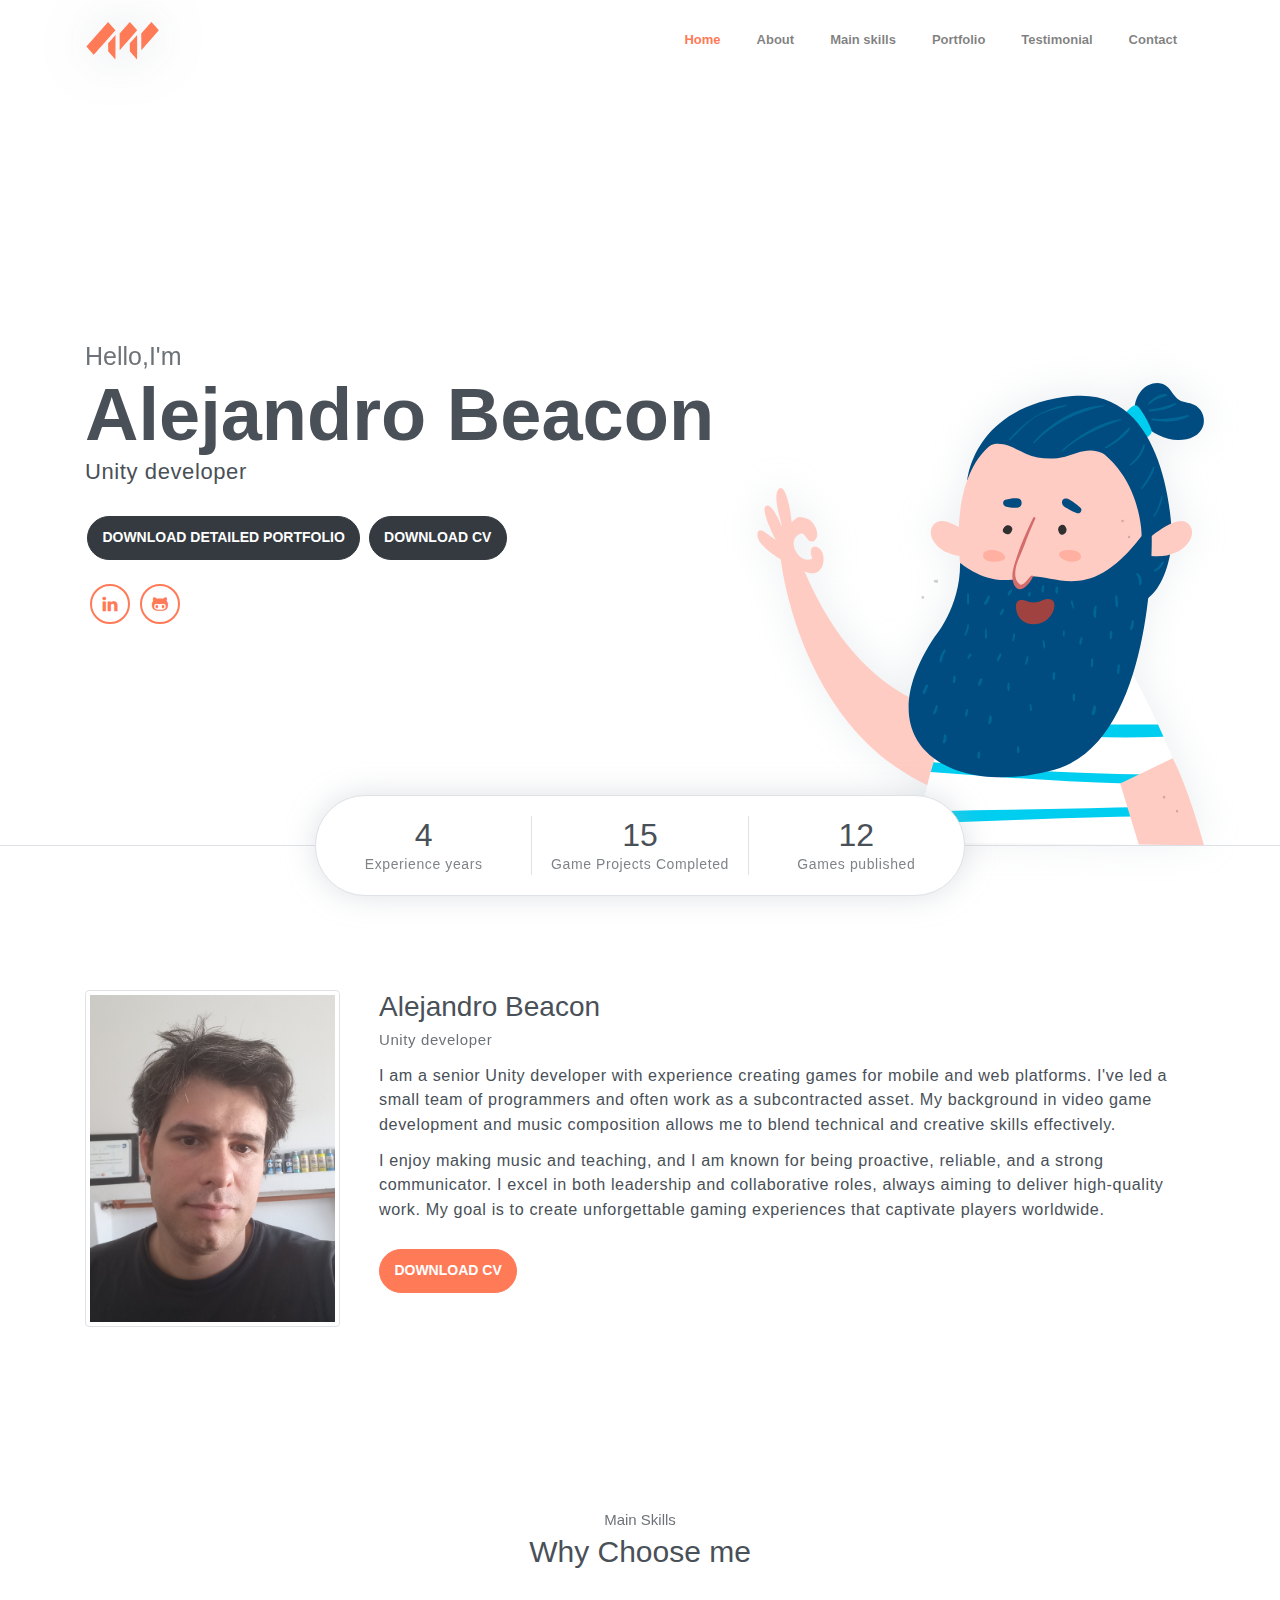
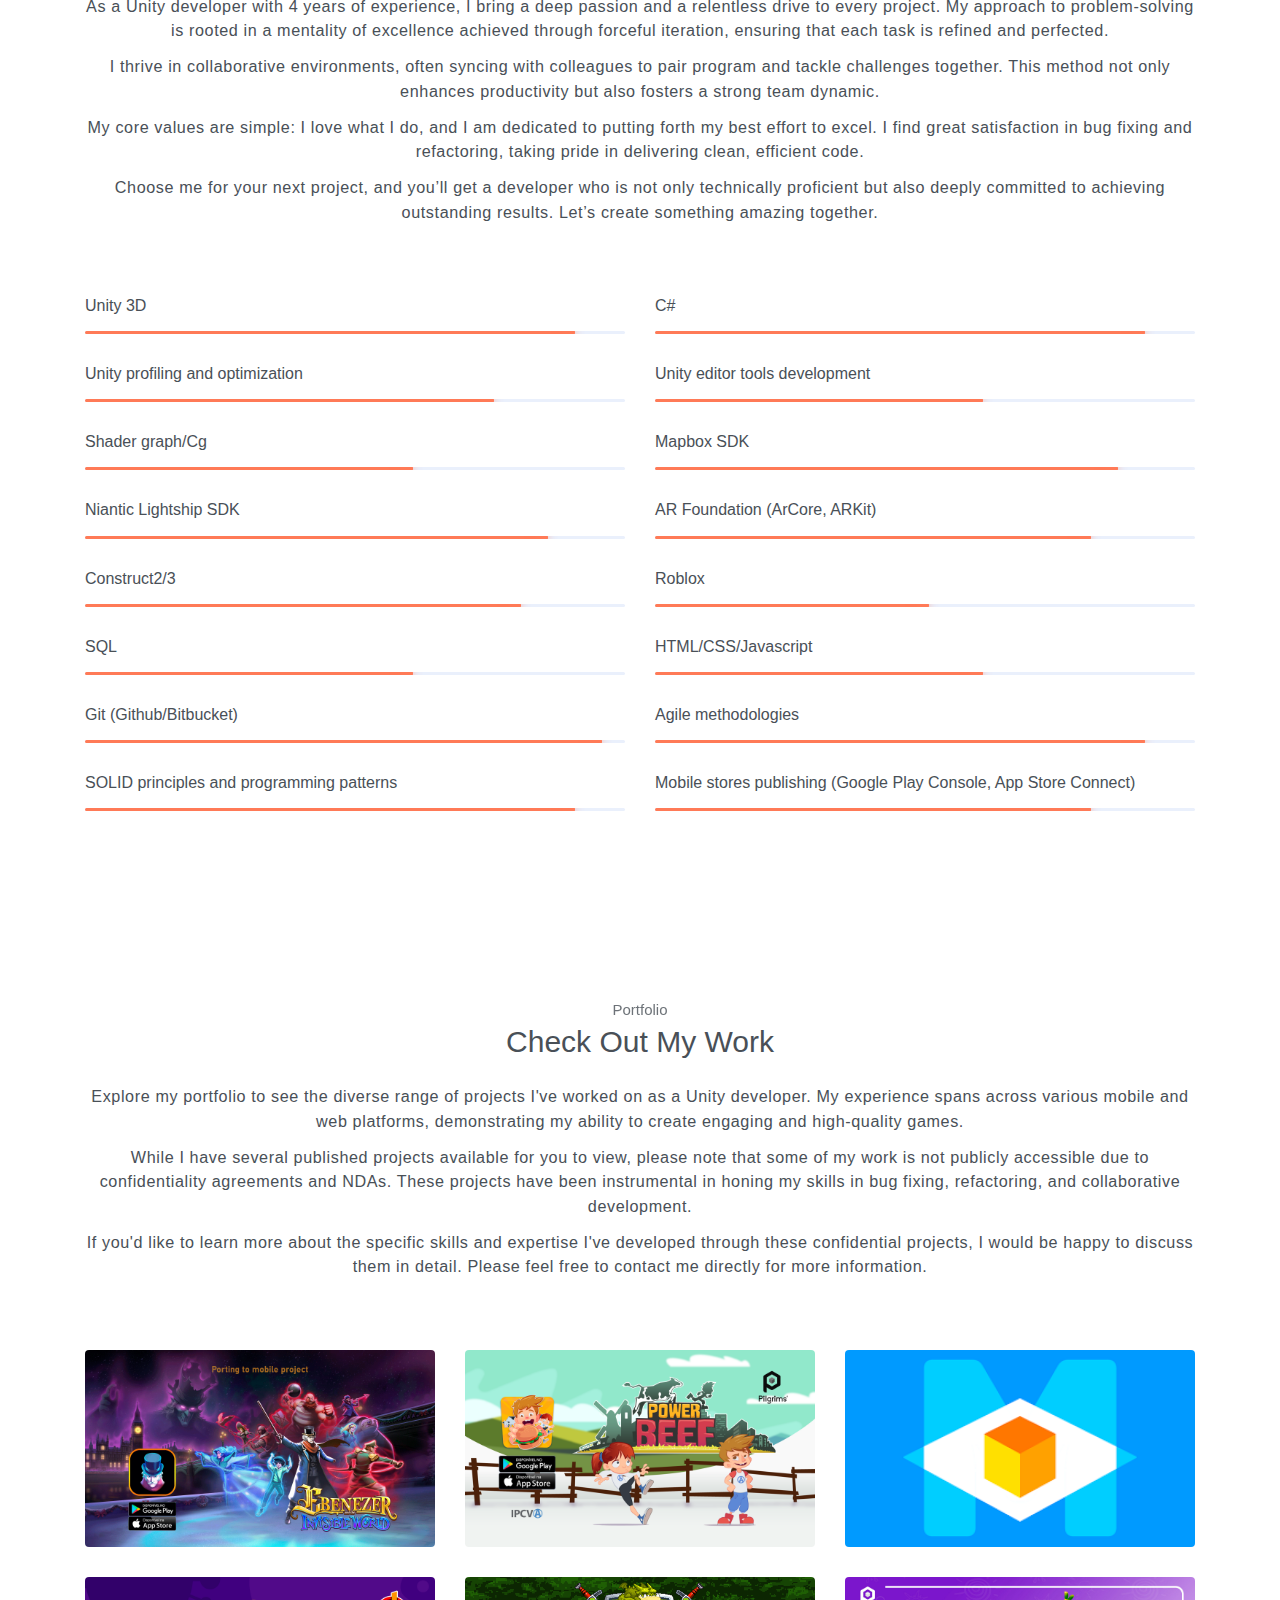
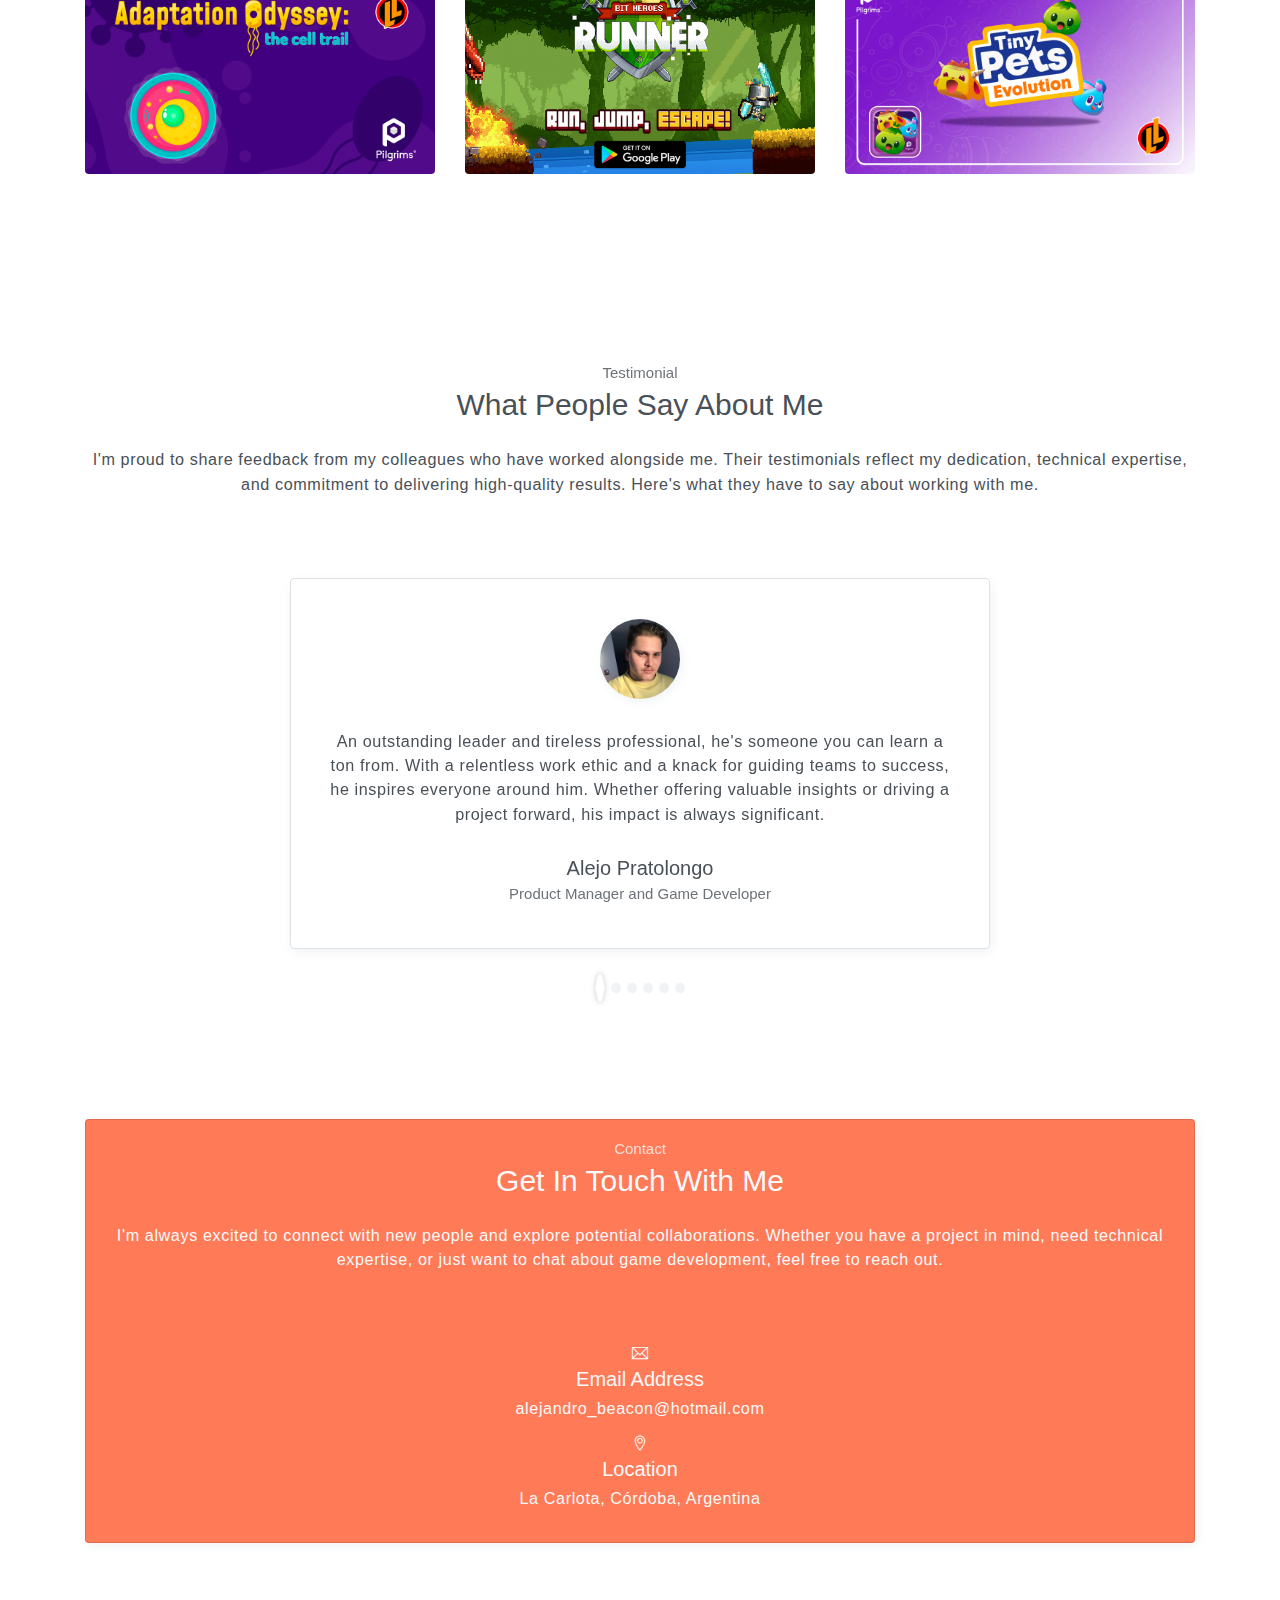
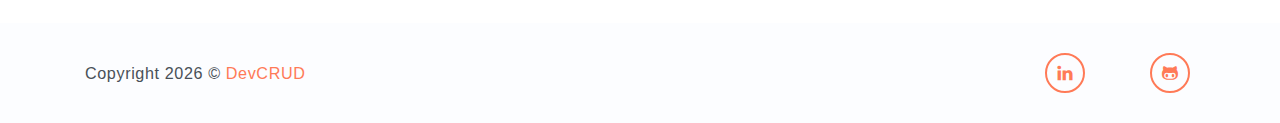
==== index.html @ d8e45b74 "Fix deleted files" ====
<!DOCTYPE html>
<html lang="en">

<head>
    <meta charset="utf-8">
    <meta name="viewport" content="width=device-width, initial-scale=1, shrink-to-fit=no">
    <meta name="description" content="Alejandro Beacon Unity developer portfolio.">
    <meta name="author" content="Alejandro Beacon">
    <title>Beacon Alejandro | Portfolio</title>
    <!-- font icons -->
    <link rel="stylesheet" href="assets/vendors/themify-icons/css/themify-icons.css">
    <!-- Bootstrap + Steller main styles -->
    <link rel="stylesheet" href="assets/css/steller.css">
</head>

<body data-spy="scroll" data-target=".navbar" data-offset="40" id="home">

    <!-- Page navigation -->
    <nav class="navbar navbar-expand-lg navbar-light fixed-top" data-spy="affix" data-offset-top="0">
        <div class="container">
            <a class="navbar-brand" href="#"><img src="assets/imgs/logo.svg" alt=""></a>
            <button class="navbar-toggler" type="button" data-toggle="collapse" data-target="#navbarSupportedContent" aria-controls="navbarSupportedContent" aria-expanded="false" aria-label="Toggle navigation">
                <span class="navbar-toggler-icon"></span>
            </button>

            <div class="collapse navbar-collapse" id="navbarSupportedContent">
                <ul class="navbar-nav ml-auto align-items-center">
                    <li class="nav-item">
                        <a class="nav-link" href="#home">Home</a>
                    </li>
                    <li class="nav-item">
                        <a class="nav-link" href="#about">About</a>
                    </li>
                    <li class="nav-item">
                        <a class="nav-link" href="#skills">Main skills</a>
                    </li>
                    <li class="nav-item">
                        <a class="nav-link" href="#portfolio">Portfolio</a>
                    </li>
                    <li class="nav-item">
                        <a class="nav-link" href="#testmonial">Testimonial</a>
                    </li>
                    <li class="nav-item">
                        <a class="nav-link" href="#contact">Contact</a>
                    </li>
                    <!--
                    <li class="nav-item">
                        <a class="- btn btn-primary rounded ml-4" href="components.html">Copmonents</a>
                    </li>
                    -->
                </ul>
            </div>
        </div>
    </nav>
    <!-- End of page navibation -->

    <!-- Page Header -->
    <header class="header" id="home">
        <div class="container">
            <div class="infos">
                <h6 class="subtitle">Hello,I'm</h6>
                <h6 class="title">Alejandro Beacon</h6>
                <p>Unity developer</p>

                <div class="buttons pt-3">
                    <!--<button class="btn btn-primary rounded">HIRE ME</button>-->
                    <a href="assets/cv/AlejandroBeaconCV2024.pdf" download="AlejandroBeaconPortfolio2024.pdf" class="btn btn-dark rounded" target="_blank">
                        DOWNLOAD DETAILED PORTFOLIO
                    </a>
                    <a href="assets/cv/AlejandroBeaconCV2024.pdf" download="AlejandroBeaconCV2024.pdf" class="btn btn-dark rounded" target="_blank">
                        DOWNLOAD CV
                    </a>
                </div>

                <div class="socials mt-4">
                    <!--<a class="social-item" href="javascript:void(0)"><i class="ti-facebook"></i></a>-->
                    <!--<a class="social-item" href="javascript:void(0)"><i class="ti-google"></i></a>-->
                    <a class="social-item" href="https://www.linkedin.com/in/alejandro-beacon/" target="_blank"><i class="ti-linkedin"></i></a>
                    <a class="social-item" href="https://github.com/Ducinaltum" target="_blank"><i class="ti-github"></i></a>
                </div>
            </div>
            <div class="img-holder">
                <img src="assets/imgs/man.svg" alt="">
            </div>
        </div>

        <!-- Header-widget -->
        <div class="widget">
            <div class="widget-item">
                <h2>4</h2>
                <p>Experience years</p>
            </div>
            <div class="widget-item">
                <h2>15</h2>
                <p>Game Projects Completed</p>
            </div>
            <div class="widget-item">
                <h2>12</h2>
                <p>Games published</p>
            </div>
        </div>
    </header>
    <!-- End of Page Header -->

    <!-- About section -->
    <section id="about" class="section mt-3">
        <div class="container mt-5">
            <div class="row text-center text-md-left">
                <div class="col-md-3">
                    <img src="assets/imgs/avatar.jpg" alt="" class="img-thumbnail mb-4">
                </div>
                <div class="pl-md-4 col-md-9">
                    <h6 class="title">Alejandro Beacon</h6>
                    <p class="subtitle">Unity developer</p>
                    <p>I am a senior Unity developer with experience creating games for mobile and web platforms. I've led
                        a small team of programmers and often work as a subcontracted asset. My background in video game
                        development and music composition allows me to blend technical and creative skills effectively.</p>
                    <p>I enjoy making music and teaching, and I am known for being proactive, reliable, and a strong
                        communicator. I excel in both leadership and collaborative roles, always aiming to deliver high-quality
                        work. My goal is to create unforgettable gaming experiences that captivate players worldwide.</p>
                    <a href="assets/cv/AlejandroBeaconCV2024.pdf" download="AlejandroBeaconCV2024.pdf" class="btn btn-primary rounded mt-3" target="_blank">
                        DOWNLOAD CV
                    </a>
                </div>
            </div>
        </div>
    </section>

    <!-- Service section -->
    <!--
    <section id="service" class="section">
        <div class="container text-center">
            <h6 class="subtitle">Service</h6>
            <h6 class="section-title mb-4">What I Do</h6>
            <p class="mb-5 pb-4">Lorem ipsum dolor sit amet, consectetur adipisicing elit. In alias dignissimos. <br> rerum commodi corrupti, temporibus non quam.</p>

            <div class="row">
                <div class="col-sm-6 col-md-3 mb-4">
                    <div class="custom-card card border">
                        <div class="card-body">
                            <i class="icon ti-crown"></i>
                            <h5>UI/UX Design</h5>
                        </div>
                    </div>
                </div>
                <div class="col-sm-6 col-md-3 mb-4">
                    <div class="custom-card card border">
                        <div class="card-body">
                            <i class="icon ti-desktop"></i>
                            <h5>Web Design</h5>
                        </div>
                    </div>
                </div>
                <div class="col-sm-6 col-md-3 mb-4">
                    <div class="custom-card card border">
                        <div class="card-body">
                            <i class="icon ti-mobile"></i>
                            <h5>App Design</h5>
                        </div>
                    </div>
                </div>
                <div class="col-sm-6 col-md-3 mb-4">
                    <div class="custom-card card border">
                        <div class="card-body">
                            <i class="icon ti-bar-chart"></i>
                            <h5>SEO</h5>
                        </div>
                    </div>
                </div>
            </div>
        </div>
    </section>
    -->
    <!-- End of Sectoin -->

    <!-- Skills section -->
    <section id="skills" class="section">
        <div class="container text-center">
            <h6 class="subtitle">Main Skills</h6>
            <h6 class="section-title mb-4">Why Choose me</h6>
            <p>As a Unity developer with 4 years of experience, I bring a deep passion and a relentless drive to every project. My approach to problem-solving is rooted in a mentality of excellence achieved through forceful iteration, ensuring that each task is refined and perfected.</p>
            <p>I thrive in collaborative environments, often syncing with colleagues to pair program and tackle challenges together. This method not only enhances productivity but also fosters a strong team dynamic.</p>
            <p>My core values are simple: I love what I do, and I am dedicated to putting forth my best effort to excel. I find great satisfaction in bug fixing and refactoring, taking pride in delivering clean, efficient code.</p>
            <p class="mb-5 pb-4">Choose me for your next project, and you’ll get a developer who is not only technically proficient but also deeply committed to achieving outstanding results. Let’s create something amazing together.</p>

            <div class="row text-left">
                <div class="col-sm-6">
                    <h6 class="mb-3">Unity 3D</h6>
                    <div class="progress">
                        <div class="progress-bar bg-primary" role="progressbar" style="width: 90%;" aria-valuenow="25" aria-valuemin="0" aria-valuemax="100"><span>89%</span></div>
                    </div>
                </div>
                <div class="col-sm-6">
                    <h6 class="mb-3">C#</h6>
                    <div class="progress">
                        <div class="progress-bar bg-primary" role="progressbar" style="width: 90%;" aria-valuenow="25" aria-valuemin="0" aria-valuemax="100"><span>83%</span></div>
                    </div>
                </div>
                <div class="col-sm-6">
                    <h6 class="mb-3">Unity profiling and optimization</h6>
                    <div class="progress">
                        <div class="progress-bar bg-primary" role="progressbar" style="width: 75%;" aria-valuenow="25" aria-valuemin="0" aria-valuemax="100"><span>83%</span></div>
                    </div>
                </div>
                <div class="col-sm-6">
                    <h6 class="mb-3">Unity editor tools development</h6>
                    <div class="progress">
                        <div class="progress-bar bg-primary" role="progressbar" style="width: 60%;" aria-valuenow="25" aria-valuemin="0" aria-valuemax="100"><span>83%</span></div>
                    </div>
                </div>
                <div class="col-sm-6">
                    <h6 class="mb-3">Shader graph/Cg</h6>
                    <div class="progress">
                        <div class="progress-bar bg-primary" role="progressbar" style="width: 60%;" aria-valuenow="25" aria-valuemin="0" aria-valuemax="100"><span>83%</span></div>
                    </div>
                </div>
                <div class="col-sm-6">
                    <h6 class="mb-3">Mapbox SDK</h6>
                    <div class="progress">
                        <div class="progress-bar bg-primary" role="progressbar" style="width: 85%;" aria-valuenow="25" aria-valuemin="0" aria-valuemax="100"><span>83%</span></div>
                    </div>
                </div>
                <div class="col-sm-6">
                    <h6 class="mb-3">Niantic Lightship SDK</h6>
                    <div class="progress">
                        <div class="progress-bar bg-primary" role="progressbar" style="width: 85%;" aria-valuenow="25" aria-valuemin="0" aria-valuemax="100"><span>83%</span></div>
                    </div>
                </div>
                <div class="col-sm-6">
                    <h6 class="mb-3">AR Foundation (ArCore, ARKit)</h6>
                    <div class="progress">
                        <div class="progress-bar bg-primary" role="progressbar" style="width: 80%;" aria-valuenow="25" aria-valuemin="0" aria-valuemax="100"><span>83%</span></div>
                    </div>
                </div>

                <div class="col-sm-6">
                    <h6 class="mb-3">Construct2/3</h6>
                    <div class="progress">
                        <div class="progress-bar bg-primary" role="progressbar" style="width: 80%;" aria-valuenow="25" aria-valuemin="0" aria-valuemax="100"><span>83%</span></div>
                    </div>
                </div>
                <div class="col-sm-6">
                    <h6 class="mb-3">Roblox</h6>
                    <div class="progress">
                        <div class="progress-bar bg-primary" role="progressbar" style="width: 50%;" aria-valuenow="25" aria-valuemin="0" aria-valuemax="100"><span>83%</span></div>
                    </div>
                </div>
                <div class="col-sm-6">
                    <h6 class="mb-3">SQL</h6>
                    <div class="progress">
                        <div class="progress-bar bg-primary" role="progressbar" style="width: 60%;" aria-valuenow="25" aria-valuemin="0" aria-valuemax="100"><span>83%</span></div>
                    </div>
                </div>




                <div class="col-sm-6">
                    <h6 class="mb-3">HTML/CSS/Javascript</h6>
                    <div class="progress">
                        <div class="progress-bar bg-primary" role="progressbar" style="width: 60%;" aria-valuenow="25" aria-valuemin="0" aria-valuemax="100"><span>95%</span></div>
                    </div>
                </div>
                <div class="col-sm-6">
                    <h6 class="mb-3">Git (Github/Bitbucket)</h6>
                    <div class="progress">
                        <div class="progress-bar bg-primary" role="progressbar" style="width: 95%;" aria-valuenow="25" aria-valuemin="0" aria-valuemax="100"><span>90%</span></div>
                    </div>
                </div>
                <div class="col-sm-6">
                    <h6 class="mb-3">Agile methodologies</h6>
                    <div class="progress">
                        <div class="progress-bar bg-primary" role="progressbar" style="width: 90%;" aria-valuenow="25" aria-valuemin="0" aria-valuemax="100"><span>90%</span></div>
                    </div>
                </div>
                <div class="col-sm-6">
                    <h6 class="mb-3">SOLID principles and programming patterns</h6>
                    <div class="progress">
                        <div class="progress-bar bg-primary" role="progressbar" style="width: 90%;" aria-valuenow="25" aria-valuemin="0" aria-valuemax="100"><span>90%</span></div>
                    </div>
                </div>
                <div class="col-sm-6">
                    <h6 class="mb-3">Mobile stores publishing (Google Play Console, App Store Connect)</h6>
                    <div class="progress">
                        <div class="progress-bar bg-primary" role="progressbar" style="width: 80%;" aria-valuenow="25" aria-valuemin="0" aria-valuemax="100"><span>90%</span></div>
                    </div>
                </div>
            </div>
        </div>
    </section>
    <!-- End of Skills sections -->

    <!-- Portfolio section -->
    <section id="portfolio" class="section">
        <div class="container text-center">
            <h6 class="subtitle">Portfolio</h6>
            <h6 class="section-title mb-4">Check Out My Work</h6>
            <p>Explore my portfolio to see the diverse range of projects I've worked on as a Unity developer. My experience spans across various mobile and web platforms, demonstrating my ability to create engaging and high-quality games.</p>
            <p>While I have several published projects available for you to view, please note that some of my work is not publicly accessible due to confidentiality agreements and NDAs. These projects have been instrumental in honing my skills in bug fixing, refactoring, and collaborative development.</p>
            <p class="mb-5 pb-4">If you'd like to learn more about the specific skills and expertise I've developed through these confidential projects, I would be happy to discuss them in detail. Please feel free to contact me directly for more information.</p>

            <div class="row">
                <div class="col-sm-4">
                    <div class="img-wrapper">
                        <img src="assets/imgs/folio-1.png" alt="">
                        <div class="overlay">
                            <div class="overlay-infos">
                                <h5>Ebenezer & the invisible world</h5>
                                <p>Porting to Android/iOS</p>
                                <p>Lead programmer</p>
                                <p>July 2023 - February 2024</p>
                                <a data-toggle="modal" data-target="#ebenezer"><i class="ti-zoom-in"></i></a>
                                <a href="https://apps.apple.com/us/app/ebenezer-the-invisible-world/id6466127639" target="_blank"><i class="ti-link"></i></a>
                            </div>
                        </div>
                    </div>
                    <div class="img-wrapper">
                        <img src="assets/imgs/folio-2.png" alt="">
                        <div class="overlay">
                            <div class="overlay-infos">
                                <h5>Adaptation oddisey</h5>
                                <p>WebGL</p>
                                <p>Lead programmer</p>
                                <p>February 2024 - March 2024</p>
                                <a data-toggle="modal" data-target="#adapt"><i class="ti-zoom-in"></i></a>
                                <a href="https://app.legendsoflearning.com/join/YXNzaWdubWVudC00MzIxNjEz?type=game" target="_blank"><i class="ti-link"></i></a>
                            </div>
                        </div>
                    </div>
                </div>
                <div class="col-sm-4">
                    <div class="img-wrapper">
                        <img src="assets/imgs/folio-3.png" alt="">
                        <div class="overlay">
                            <div class="overlay-infos">
                                <h5>Power Beef</h5>
                                <p>Android/iOS</p>
                                <p>Programmer</p>
                                <p>November 2022 - February 2023</p>
                                <a data-toggle="modal" data-target="#powerbeef"><i class="ti-zoom-in"></i></a>
                                <a href="https://apps.apple.com/mz/app/power-beef-carne-argentina/id1661324367" target="_blank"><i class="ti-link"></i></a>
                            </div>
                        </div>
                    </div>
                    <div class="img-wrapper">
                        <img src="assets/imgs/folio-4.png" alt="">
                        <div class="overlay">
                            <div class="overlay-infos">
                                <h5>Bit Heroes Runner</h5>
                                <p>Android/iOS/WebGL</p>
                                <p>Programmer</p>
                                <p> December 2022 - July 2023</p>
                                <a data-toggle="modal" data-target="#bhr"><i class="ti-zoom-in"></i></a>
                                <a href="https://www.kongregate.com/games/bitverseofficial/bitheroes-runner" target="_blank"><i class="ti-link"></i></a>
                            </div>
                        </div>
                    </div>
                </div>
                <div class="col-sm-4">
                    <div class="img-wrapper">
                        <img src="assets/imgs/folio-5.png" alt="">
                        <div class="overlay">
                            <div class="overlay-infos">
                                <h5>Movi</h5>
                                <p>Android/iOS</p>
                                <p>Lead programmer</p>
                                <p>September 2021 - March 2022</p>
                                <a data-toggle="modal" data-target="#movi"><i class="ti-zoom-in"></i></a>
                                <a href="https://apps.apple.com/ar/app/movi/id1596157018" target="_blank"><i class="ti-link"></i></a>
                            </div>
                        </div>
                    </div>
                    <div class="img-wrapper">
                        <img src="assets/imgs/folio-6.png" alt="">
                        <div class="overlay">
                            <div class="overlay-infos">
                                <h5>Tinypets: Evolution</h5>
                                <p>WebGL</p>
                                <p>Programmer</p>
                                <p>August 2022 - December 2022</p>
                                <a data-toggle="modal" data-target="#tinypets"><i class="ti-zoom-in"></i></a>
                                <a href="https://app.legendsoflearning.com/join/YXNzaWdubWVudC00MzIxNjE5?type=game" target="_blank"><i class="ti-link"></i></a>
                            </div>
                        </div>
                    </div>
                </div>
            </div>

        </div>
    </section>
    <!-- End of portfolio section -->

    <!-- Testmonial Section -->
    <section id="testmonial" class="section">
        <div class="container text-center">
            <h6 class="subtitle">Testimonial</h6>
            <h6 class="section-title mb-4">What People Say About Me</h6>
            <p class="mb-5 pb-4">I'm proud to share feedback from my colleagues who have worked alongside me. Their testimonials reflect my dedication, technical expertise, and commitment to delivering high-quality results. Here's what they have to say about working with me.</p>


            <div id="carouselExampleIndicators" class="carousel slide" data-ride="carousel">
                <ol class="carousel-indicators">
                    <li data-target="#carouselExampleIndicators" data-slide-to="0" class="active"></li>
                    <li data-target="#carouselExampleIndicators" data-slide-to="1"></li>
                    <li data-target="#carouselExampleIndicators" data-slide-to="2"></li>
                    <li data-target="#carouselExampleIndicators" data-slide-to="3"></li>
                    <li data-target="#carouselExampleIndicators" data-slide-to="4"></li>
                    <li data-target="#carouselExampleIndicators" data-slide-to="5"></li>
                </ol>
                <div class="carousel-inner">
                    <div class="carousel-item">
                        <div class="card testmonial-card border">
                            <div class="card-body">
                                <img src="assets/imgs/avatar-1.jpg" alt="">
                                <p>He combines exceptional leadership skills with expertise in various fields, making him an invaluable asset to any team. His ability to support colleagues and collaborate effectively ensures a productive and positive work environment.</p>
                                <h1 class="title">Juan Ciaurro Prataviera</h1>
                                <h1 class="subtitle">2D Digital illustrator</h1>
                            </div>
                        </div>
                    </div>
                    <div class="carousel-item active">
                        <div class="card testmonial-card border">
                            <div class="card-body">
                                <img src="assets/imgs/alejo.jpeg" alt="">
                                <p>An outstanding leader and tireless professional, he's someone you can learn a ton from. With a relentless work ethic and a knack for guiding teams to success, he inspires everyone around him. Whether offering valuable insights or driving a project forward, his impact is always significant.</p>
                                <h1 class="title">Alejo Pratolongo</h1>
                                <h1 class="subtitle">Product Manager and Game Developer</h1>
                            </div>
                        </div>
                    </div>
                    <div class="carousel-item">
                        <div class="card testmonial-card border">
                            <div class="card-body">
                                <img src="assets/imgs/avatar-3.jpg" alt=""><!--style="object-fit: contain; ">-->
                                <p>He's a technically proficient and diligent professional who approaches every challenge with determination and focus. His strong technical skills allow him to effectively tackle complex issues, while his keen attention to detail ensures high-quality results in all his work.</p>
                                <h1 class="title">Fernando Baroli</h1>
                                <h1 class="subtitle">Game Artist</h1>
                            </div>
                        </div>
                    </div>
                    <div class="carousel-item">
                        <div class="card testmonial-card border">
                            <div class="card-body">
                                <img src="assets/imgs/maxi.jpeg" alt="">
                                <p>A versatile person with excellent soft skills and a strong command of technical language with the capacity to lead. His ability to navigate both technical and interpersonal challenges makes him a valuable asset to any team. Whether mentoring colleagues, tackling complex problems or deploying projects, his blend of leadership, communication skills, and versatility consistently drives solid approaches to fill the project needs.</p>
                                <h1 class="title">Maximiliano García</h1>
                                <h1 class="subtitle">Unity Game Developer</h1>
                            </div>
                        </div>
                    </div>
                    <div class="carousel-item">
                        <div class="card testmonial-card border">
                            <div class="card-body">
                                <img src="assets/imgs/marta.jpeg" alt="">
                                <p>Efficient and resolutive professional, recognized for his knack for swiftly identifying solutions to challenges. His ability to make decisive decisions and streamline processes not only enhances productivity but also fosters a collaborative environment, empowering team members to share their best ideas and efforts.</p>
                                <h1 class="title">Martina Dellazoppa</h1>
                                <h1 class="subtitle">Games Digital Artist</h1>
                            </div>
                        </div>
                    </div>
                    <div class="carousel-item">
                        <div class="card testmonial-card border">
                            <div class="card-body">
                                <img src="assets/imgs/luis.jpeg" alt="">
                                <p>An exceptional leader who thrives in fast-paced environments. His ability to think on his feet and adapt to new challenges allows him to find innovative solutions, making him a key player on any team.</p>
                                <h1 class="title">Luis Bertollo</h1>
                                <h1 class="subtitle">QA Tester</h1>
                            </div>
                        </div>
                    </div>
                    <div class="carousel-item">
                        <div class="card testmonial-card border">
                            <div class="card-body">
                                <img src="assets/imgs/emi.jpeg" alt="">
                                <p>Proactive and predisposed, he's like a right midfielder with arrival to the area, always ready to jump in and make an impact when opportunities come up. His strategic mindset helps him navigate challenges smoothly, allowing him to contribute meaningfully to the team's success.</p>
                                <h1 class="title">Emiliano Angelleti</h1>
                                <h1 class="subtitle">Technical Artist</h1>
                            </div>
                        </div>
                    </div>
                </div>
            </div>
        </div>
    </section>
    <!-- End of testmonial section -->

    <!-- Blog Section -->
    <!--
    <section id="blog" class="section">
        <div class="container text-center">
            <h6 class="subtitle">My Blogs</h6>
            <h6 class="section-title mb-4">Latest News</h6>
            <p class="mb-5 pb-4">Lorem ipsum dolor sit amet, consectetur adipisicing elit. In alias dignissimos. <br> rerum commodi corrupti, temporibus non quam.</p>

            <div class="row text-left">
                <div class="col-md-4">
                    <div class="card border mb-4">
                        <img src="assets/imgs/blog-1.jpg" alt="" class="card-img-top w-100">
                        <div class="card-body">
                            <h5 class="card-title">Designe for Everyone</h5>
                            <div class="post-details">
                                <a href="javascript:void(0)">Posted By: Admin</a>
                                <a href="javascript:void(0)"><i class="ti-thumb-up"></i> 456</a>
                                <a href="javascript:void(0)"><i class="ti-comment"></i> 123</a>
                            </div>
                            <p>Lorem ipsum dolor sit amet, consectetur adipisicing elit. Ut ad vel dolorum, iusto velit, minima? Voluptas nemo harum impedit nisi.</p>
                            <a href="javascript:void(0)">Read More..</a>
                        </div>
                    </div>
                </div>
                <div class="col-md-4">
                    <div class="card border mb-4">
                        <img src="assets/imgs/blog-2.jpg" alt="" class="card-img-top w-100">
                        <div class="card-body">
                            <h5 class="card-title">Web Layouts</h5>
                            <div class="post-details">
                                <a href="javascript:void(0)">Posted By: Admin</a>
                                <a href="javascript:void(0)"><i class="ti-thumb-up"></i> 456</a>
                                <a href="javascript:void(0)"><i class="ti-comment"></i> 123</a>
                            </div>
                            <p>Lorem ipsum dolor sit amet, consectetur adipisicing elit. Ut ad vel dolorum, iusto velit, minima? Voluptas nemo harum impedit nisi.</p>
                            <a href="javascript:void(0)">Read More..</a>
                        </div>
                    </div>
                </div>
                <div class="col-md-4">
                    <div class="card border mb-4">
                        <img src="assets/imgs/blog-3.jpg" alt="" class="card-img-top w-100">
                        <div class="card-body">
                            <h5 class="card-title">Bootstrap Framework</h5>
                            <div class="post-details">
                                <a href="javascript:void(0)">Posted By: Admin</a>
                                <a href="javascript:void(0)"><i class="ti-thumb-up"></i> 456</a>
                                <a href="javascript:void(0)"><i class="ti-comment"></i> 123</a>
                            </div>
                            <p>Lorem ipsum dolor sit amet, consectetur adipisicing elit. Ut ad vel dolorum, iusto velit, minima? Voluptas nemo harum impedit nisi.</p>
                            <a href="javascript:void(0)">Read More..</a>
                        </div>
                    </div>
                </div>
            </div>
        </div>
    </section>
-->
    <!-- Hire me section -->
    <!--
    <section class="bg-gray p-0 section">
        <div class="container">
            <div class="card bg-primary">
                <div class="card-body text-light">
                    <div class="row align-items-center">
                        <div class="col-sm-9 text-center text-sm-left">
                            <h5 class="mt-3">Hire Me For Your Project</h5>
                            <p class="mb-3">Ready to bring your vision to life? With my expertise in Unity development and a passion for creating exceptional games, I'm here to help you turn your ideas into reality. Let's collaborate to build something extraordinary.</p>
                        </div>
                        <div class="col-sm-3 text-center text-sm-right">
                            <button class="btn btn-light rounded">Hire Me!</button>
                        </div>
                    </div>
                </div>
            </div>
        </div>
    </section>
    -->
    <!-- End od Hire me section. -->

    <!-- Contact Section -->
    <section id="contact" class="position-relative section">
        <div class="container text-center">
            <div class="card bg-primary">
                <div class="card-body text-light">
                    <h6 class="subtitle">Contact</h6>
                    <h6 class="section-title mb-4">Get In Touch With Me</h6>
                    <p class="mb-5 pb-4">I'm always excited to connect with new people and explore potential collaborations. Whether you have a project in mind, need technical expertise, or just want to chat about game development, feel free to reach out.</p>

                    <div>

                        <!--class="contact text-left">-->
                        <!--
                <div class="form">
                    <h6 class="subtitle">Available 24/7</h6>
                    <h6 class="section-title mb-4">Get In Touch</h6>
                    <form>
                        <div class="form-group">
                            <input type="email" class="form-control" id="exampleInputEmail1" aria-describedby="emailHelp" placeholder="Enter email" required>
                        </div>
                        <div class="form-group">
                            <input type="password" class="form-control" id="exampleInputPassword1" placeholder="Password" required>
                        </div>
                        <div class="form-group">
                            <textarea name="contact-message" id="" cols="30" rows="5" class="form-control" placeholder="Message"></textarea>
                        </div>
                        <button type="submit" class="btn btn-primary btn-block rounded w-lg">Send Message</button>
                    </form>
                </div>
                <div class="item">
                    <i class="ti-linkedin"></i>
                    <div class="mb-0">
                        <h5>Linkedin</h5>
                        <a href="https://www.linkedin.com/in/alejandro-beacon/"> Alejandro beacon </a>
                    </div>
                </div>
                -->
                        <div class="item">
                            <i class="ti-email"></i>
                            <div class="mb-0">
                                <h5>Email Address</h5>
                                <p>alejandro_beacon@hotmail.com</p>
                            </div>
                        </div>
                        <div class="contact-infos">
                            <div class="item">
                                <i class="ti-location-pin"></i>
                                <div class="">
                                    <h5>Location</h5>
                                    <p> La Carlota, Córdoba, Argentina</p>
                                </div>
                            </div>
                            <!--
                    <div class="item">
                        <i class="ti-mobile"></i>
                        <div>
                            <h5>Phone Number</h5>
                            <p></p>
                        </div>
                    </div>
                    -->
                        </div>
                    </div>
                </div>
            </div>
        </div>
        <!--
        <div id="map">
            <iframe src="https://snazzymaps.com/embed/61257"></iframe>
        </div>
        -->
    </section>
    <!-- End of Contact Section -->

    <!-- Page Footer -->
    <footer class="page-footer">
        <div class="container">
            <div class="row align-items-center">
                <div class="col-sm-6">
                    <p>Copyright
                        <script>document.write(new Date().getFullYear())</script> &copy; <a href="http://www.devcrud.com" target="_blank">DevCRUD</a>
                    </p>
                </div>
                <div class="col-sm-6">
                    <div class="socials">
                        <a class="social-item" href="https://www.linkedin.com/in/alejandro-beacon/" target="_blank"><i class="ti-linkedin"></i></a>
                        <a class="social-item" href="https://github.com/Ducinaltum" target="_blank"><i class="ti-github"></i></a>
                    </div>
                </div>
            </div>
        </div>
    </footer>
    <!-- End of page footer -->

    <!-- Modals -->
    <div class="modal fade" id="ebenezer" tabindex="-1" role="dialog" aria-hidden="true">
        <div class="modal-dialog modal-dialog-centered modal-lg" role="document">
            <div class="modal-content">
                <div class="modal-header">
                    <h5 class="modal-title section-title">Ebenezer & the invisible world </h5>
                    <button type="button" class="close" data-dismiss="modal" aria-label="Close">
                        <span aria-hidden="true">&times;</span>
                    </button>
                </div>
                <div class="modal-body">
                    <h3 class="mb-4">Lead Programmer</h3>
                    <h6 class="subtitle">PC/Consoles porting to Android/iOS</h6>
                    <br>
                    <p>We began this project by reviewing all game textures to establish a proper organization for
                        generating atlases. Working closely with artists, I oversaw tasks such as rescaling, packing, and
                        compressing textures to optimize performance and memory usage.</p>
                    <p>All UI development was carried out under the supervision of UI/UX artists, pursuing an enhancing
                        user experience. I implemented a responsive UI that adapted seamlessly across different screen sizes
                        and resolutions. I also led the migration from a joystick control scheme to an on-screen touch
                        control scheme, improving accessibility and usability for mobile players.</p>
                    <p>To ensure compatibility with mobile platforms, I learned and integrated third-party APIs like Rewired
                        and I2Localization. This involved familiarizing myself with these APIs and making necessary
                        adjustments to optimize performance and functionality for mobile formats.</p>
                    <p>Given mobile RAM constraints, I designed and implemented a system for dynamic loading,
                        optimizing resource management and ensuring smooth gameplay performance on mobile devices.</p>
                    <p>Finally, I was responsible for the crucial task of signing and uploading game builds to app stores,
                        ensuring that each release was prepared and delivered successfully to players worldwide.</p>

                    <h6 class="section-title mb-4">Main responsibilities</h6>
                    <ul>
                        <li class="mb-3">Responsive UI development</li>
                        <li class="mb-3">Joystick control scheme to on-screen touch control scheme migration.</li>
                        <li class="mb-3">Asset management for dynamic loading</li>
                        <li class="mb-3">3rd party API implementation</li>
                        <li class="mb-3">Upload game builds to app stores (google play console and the app store connect)</li>
                    </ul>
                    <br>
                    <h6 class="subtitle">JULY 2023 - FEBRUARY 2024</h6>
                </div>
            </div>
        </div>
    </div>

    <div class="modal fade" id="adapt" tabindex="-1" role="dialog" aria-hidden="true">
        <div class="modal-dialog modal-dialog-centered modal-lg" role="document">
            <div class="modal-content">
                <div class="modal-header">
                    <h5 class="modal-title section-title">Adaptation Odyssey </h5>
                    <button type="button" class="close" data-dismiss="modal" aria-label="Close">
                        <span aria-hidden="true">&times;</span>
                    </button>
                </div>
                <div class="modal-body">
                    <h3 class="mb-4">Lead Programmer</h3>
                    <h6 class="subtitle">WebGL (Legends of learning)</h6>
                    <br>
                    <p>In this game, I served as the lead programmer, responsible for setting up the game architecture. A
                        significant part of my role involved a heavy focus on AI systems, specifically Finite State Machines
                        (FSM) and flocking algorithms. I performed extensive optimizations on the physics for these flocking
                        algorithms, ensuring efficient and smooth behavior for large groups of entities.</p>
                    <p>Collaborating closely with animators, I worked to prebake animations that were initially calculated in
                        real-time, improving performance by reducing the computational load during gameplay. Another key
                        aspect of the optimization process involved generating texture atlases and configuring their
                        compression settings correctly, which helped streamline rendering and improve overall efficiency.</p>
                    <p>Additionally, my work extended to shader programming, where I developed custom shaders to
                        enhance the visual experience. I also handled UI development, implementing designs from UI/UX
                        designers' documents to create user-friendly and visually appealing interfaces. Furthermore, I
                        implemented various third-party APIs to extend the game's functionality and integration capabilities.</p>

                    <h6 class="section-title mb-4">Main responsibilities</h6>
                    <ul>
                        <li class="mb-3">Profiling and optimization for physics, flocking algorithms and animations</li>
                        <li class="mb-3">Game architecture</li>
                        <li class="mb-3">AI Systems</li>
                        <li class="mb-3">Shader programing</li>
                        <li class="mb-3">UI development</li>
                        <li class="mb-3">3rd party API implementation (Legends of learning SDK)</li>
                    </ul>
                    <br>
                    <h6 class="subtitle">FEBRUARY 2024 - MARCH 2024</h6>
                </div>
            </div>
        </div>
    </div>

    <div class="modal fade" id="powerbeef" tabindex="-1" role="dialog" aria-hidden="true">
        <div class="modal-dialog modal-dialog-centered modal-lg" role="document">
            <div class="modal-content">
                <div class="modal-header">
                    <h5 class="modal-title section-title">Power Beef </h5>
                    <button type="button" class="close" data-dismiss="modal" aria-label="Close">
                        <span aria-hidden="true">&times;</span>
                    </button>
                </div>
                <div class="modal-body">
                    <h3 class="mb-4">Programmer</h3>
                    <h6 class="subtitle">Android/iOS</h6>
                    <br>
                    <p>In this project, I joined at the final stages of development. One of my responsibilities consisted
                        in building an achievements system to track and reward player progress. Additionally, I created a
                        simple save data system to ensure players' progress was reliably stored and retrieved.</p>
                    <p>I also contributed to UI development, implementing various elements to enhance the user
                        experience. Part of my role involved conducting a thorough review of the existing codebase to make
                        it more robust and error-free, ensuring a smoother and more stable game performance.</p>
                    <p>Finally, I was responsible for publishing the game to mobile stores, specifically Google Play Console
                        and the App Store Connect, ensuring that the release process was handled efficiently, and the game
                        was made available to players.</p>

                    <h6 class="section-title mb-4">Main responsibilities</h6>
                    <ul>
                        <li class="mb-3">Enhancing code stability and performance</li>
                        <li class="mb-3">UI development</li>
                        <li class="mb-3">Achievements system</li>
                        <li class="mb-3">Upload game builds to mobile stores (Google play console and App store connect)</li>
                    </ul>
                    <br>
                    <h6 class="subtitle">NOVEMEBER 2023 - FEBRUARY 2023</h6>
                </div>
            </div>
        </div>
    </div>

    <div class="modal fade" id="bhr" tabindex="-1" role="dialog" aria-hidden="true">
        <div class="modal-dialog modal-dialog-centered modal-lg" role="document">
            <div class="modal-content">
                <div class="modal-header">
                    <h5 class="modal-title section-title">Bit Heroes Runner </h5>
                    <button type="button" class="close" data-dismiss="modal" aria-label="Close">
                        <span aria-hidden="true">&times;</span>
                    </button>
                </div>
                <div class="modal-body">
                    <h3 class="mb-4">Programmer</h3>
                    <h6 class="subtitle">Web/Android/iOS</h6>
                    <br>
                    <p>In this other project, I was contracted as part of a team during the final stages to rewrite and
                        improve parts of the existing codebase, enhancing both its stability and performance. A significant
                        portion of my work involved developing front-end solutions with server communication for real-time
                        data management, using Playfab.</p>
                    <p>We undertook substantial refactoring, much of which was focused on the UI, to ensure a more
                        polished and user-friendly experience. Additionally, I handled integration with the Ironsource API to
                        support monetization and other services.</p>
                    <p>Throughout this project, we frequently utilized Unity Cloud Build, and I had to learn how to
                        configure various aspects of that pipeline, ensuring smooth and efficient builds and deployments.</p>

                    <h6 class="section-title mb-4">Main responsibilities</h6>
                    <ul>
                        <li class="mb-3">Rewritten and improved existing codebase enhancing code stability and performance</li>
                        <li class="mb-3">Develop front-end solutions with server communication for real-time data management (Playfab)</li>
                        <li class="mb-3">UI development</li>
                        <li class="mb-3">Ironsource implementation</li>
                        <li class="mb-3">Unity Cloud build configuration</li>
                    </ul>
                    <br>
                    <h6 class="subtitle">NOVEMEBER 2023 - FEBRUARY 2023</h6>
                </div>
            </div>
        </div>
    </div>

    <div class="modal fade" id="movi" tabindex="-1" role="dialog" aria-hidden="true">
        <div class="modal-dialog modal-dialog-centered modal-lg" role="document">
            <div class="modal-content">
                <div class="modal-header">
                    <h5 class="modal-title section-title">Movi</h5>
                    <button type="button" class="close" data-dismiss="modal" aria-label="Close">
                        <span aria-hidden="true">&times;</span>
                    </button>
                </div>
                <div class="modal-body">
                    <h3 class="mb-4">Lead Programmer</h3>
                    <h6 class="subtitle">PC/Consoles porting to Android/iOS</h6>
                    <br>
                    <p>In this game, I served as the sole front-end programmer. I was responsible for laying out the main
                        game architecture, with a primary focus on augmented reality (AR) functionality and Finite State
                        Machine (FSM) systems that revolved around a character being created over a tracked image.</p>
                    <p>Another critical aspect of this project involved retrieving narrative and art data from a server,
                        ensuring that the game's content was dynamically updated and seamlessly integrated into the AR
                        experience.</p>
                    <p>Finally, I was responsible of configure and building the game both in Android and iOS and publishing
                        the game to mobile stores (through Google Play Console and App Store Connect), ensuring that the
                        release process was handled efficiently, and the game was made available to players.</p>

                    <h6 class="section-title mb-4">Main responsibilities</h6>
                    <ul>
                        <li class="mb-3">Game architecture</li>
                        <li class="mb-3">AR features implementation (ARKit, ARCore)</li>
                        <li class="mb-3">Server data retrieving (obtain game assets from dedicated server)</li>
                        <li class="mb-3">Upload game builds to mobile stores (Google play console and App store connect)</li>
                    </ul>

                    <br>
                    <h6 class="subtitle">SEPTEMEBR 2022 - MARCH 2022</h6>
                </div>
            </div>
        </div>
    </div>

    <div class="modal fade" id="tinypets" tabindex="-1" role="dialog" aria-hidden="true">
        <div class="modal-dialog modal-dialog-centered modal-lg" role="document">
            <div class="modal-content">
                <div class="modal-header">
                    <h5 class="modal-title section-title">Tinypets: Evolution</h5>
                    <button type="button" class="close" data-dismiss="modal" aria-label="Close">
                        <span aria-hidden="true">&times;</span>
                    </button>
                </div>
                <div class="modal-body">
                    <h3 class="mb-4">Programmer</h3>
                    <h6 class="subtitle">WebGL (Legends of learning)</h6>
                    <br>
                    <p> I joined this project in a late state of the development. This game were developed for publishing on the Legends of Learning platform. My usual tasks
                        included implementing the Legends of Learning SDK and rewriting and improving the existing
                        codebase to enhance its stability and performance.</p>

                    <h6 class="section-title mb-4">Main responsibilities</h6>
                    <ul>
                        <li class="mb-3">Rewritten and improved existing codebase enhancing code stability and performance.</li>
                        <li class="mb-3">API implementation (Legends of learning SDK)</li>
                        <li class="mb-3">UI development</li>
                    </ul>
                    <br>
                    <h6 class="subtitle">SEPTEMEBR 2022 - MARCH 2022</h6>
                </div>
            </div>
        </div>
    </div>

    <!-- core  -->
    <script src="assets/vendors/jquery/jquery-3.4.1.js"></script>
    <script src="assets/vendors/bootstrap/bootstrap.bundle.js"></script>
    <!-- bootstrap 3 affix -->
    <script src="assets/vendors/bootstrap/bootstrap.affix.js"></script>

    <!-- steller js -->
    <script src="assets/js/steller.js"></script>

</body>

</html>
---- assets/vendors/themify-icons/css/themify-icons.css ----
@font-face {
	font-family: 'themify';
	src:url("../fonts/themify.eot?-fvbane");
	src:url("../fonts/themify.eot?#iefix-fvbane") format("embedded-opentype"),
		url("../fonts/themify.woff?-fvbane") format("woff"),
		url("../fonts/themify.ttf?-fvbane") format("truetype"),
		url("../fonts/themify.svg?-fvbane#themify") format("svg");
	font-weight: normal;
	font-style: normal;
}

[class^="ti-"], [class*=" ti-"] {
	font-family: 'themify';
	speak: none;
	font-style: normal;
	font-weight: normal;
	font-variant: normal;
	text-transform: none;
	line-height: 1;

	/* Better Font Rendering =========== */
	-webkit-font-smoothing: antialiased;
	-moz-osx-font-smoothing: grayscale;
}

.ti-wand:before {
	content: "\e600";
}
.ti-volume:before {
	content: "\e601";
}
.ti-user:before {
	content: "\e602";
}
.ti-unlock:before {
	content: "\e603";
}
.ti-unlink:before {
	content: "\e604";
}
.ti-trash:before {
	content: "\e605";
}
.ti-thought:before {
	content: "\e606";
}
.ti-target:before {
	content: "\e607";
}
.ti-tag:before {
	content: "\e608";
}
.ti-tablet:before {
	content: "\e609";
}
.ti-star:before {
	content: "\e60a";
}
.ti-spray:before {
	content: "\e60b";
}
.ti-signal:before {
	content: "\e60c";
}
.ti-shopping-cart:before {
	content: "\e60d";
}
.ti-shopping-cart-full:before {
	content: "\e60e";
}
.ti-settings:before {
	content: "\e60f";
}
.ti-search:before {
	content: "\e610";
}
.ti-zoom-in:before {
	content: "\e611";
}
.ti-zoom-out:before {
	content: "\e612";
}
.ti-cut:before {
	content: "\e613";
}
.ti-ruler:before {
	content: "\e614";
}
.ti-ruler-pencil:before {
	content: "\e615";
}
.ti-ruler-alt:before {
	content: "\e616";
}
.ti-bookmark:before {
	content: "\e617";
}
.ti-bookmark-alt:before {
	content: "\e618";
}
.ti-reload:before {
	content: "\e619";
}
.ti-plus:before {
	content: "\e61a";
}
.ti-pin:before {
	content: "\e61b";
}
.ti-pencil:before {
	content: "\e61c";
}
.ti-pencil-alt:before {
	content: "\e61d";
}
.ti-paint-roller:before {
	content: "\e61e";
}
.ti-paint-bucket:before {
	content: "\e61f";
}
.ti-na:before {
	content: "\e620";
}
.ti-mobile:before {
	content: "\e621";
}
.ti-minus:before {
	content: "\e622";
}
.ti-medall:before {
	content: "\e623";
}
.ti-medall-alt:before {
	content: "\e624";
}
.ti-marker:before {
	content: "\e625";
}
.ti-marker-alt:before {
	content: "\e626";
}
.ti-arrow-up:before {
	content: "\e627";
}
.ti-arrow-right:before {
	content: "\e628";
}
.ti-arrow-left:before {
	content: "\e629";
}
.ti-arrow-down:before {
	content: "\e62a";
}
.ti-lock:before {
	content: "\e62b";
}
.ti-location-arrow:before {
	content: "\e62c";
}
.ti-link:before {
	content: "\e62d";
}
.ti-layout:before {
	content: "\e62e";
}
.ti-layers:before {
	content: "\e62f";
}
.ti-layers-alt:before {
	content: "\e630";
}
.ti-key:before {
	content: "\e631";
}
.ti-import:before {
	content: "\e632";
}
.ti-image:before {
	content: "\e633";
}
.ti-heart:before {
	content: "\e634";
}
.ti-heart-broken:before {
	content: "\e635";
}
.ti-hand-stop:before {
	content: "\e636";
}
.ti-hand-open:before {
	content: "\e637";
}
.ti-hand-drag:before {
	content: "\e638";
}
.ti-folder:before {
	content: "\e639";
}
.ti-flag:before {
	content: "\e63a";
}
.ti-flag-alt:before {
	content: "\e63b";
}
.ti-flag-alt-2:before {
	content: "\e63c";
}
.ti-eye:before {
	content: "\e63d";
}
.ti-export:before {
	content: "\e63e";
}
.ti-exchange-vertical:before {
	content: "\e63f";
}
.ti-desktop:before {
	content: "\e640";
}
.ti-cup:before {
	content: "\e641";
}
.ti-crown:before {
	content: "\e642";
}
.ti-comments:before {
	content: "\e643";
}
.ti-comment:before {
	content: "\e644";
}
.ti-comment-alt:before {
	content: "\e645";
}
.ti-close:before {
	content: "\e646";
}
.ti-clip:before {
	content: "\e647";
}
.ti-angle-up:before {
	content: "\e648";
}
.ti-angle-right:before {
	content: "\e649";
}
.ti-angle-left:before {
	content: "\e64a";
}
.ti-angle-down:before {
	content: "\e64b";
}
.ti-check:before {
	content: "\e64c";
}
.ti-check-box:before {
	content: "\e64d";
}
.ti-camera:before {
	content: "\e64e";
}
.ti-announcement:before {
	content: "\e64f";
}
.ti-brush:before {
	content: "\e650";
}
.ti-briefcase:before {
	content: "\e651";
}
.ti-bolt:before {
	content: "\e652";
}
.ti-bolt-alt:before {
	content: "\e653";
}
.ti-blackboard:before {
	content: "\e654";
}
.ti-bag:before {
	content: "\e655";
}
.ti-move:before {
	content: "\e656";
}
.ti-arrows-vertical:before {
	content: "\e657";
}
.ti-arrows-horizontal:before {
	content: "\e658";
}
.ti-fullscreen:before {
	content: "\e659";
}
.ti-arrow-top-right:before {
	content: "\e65a";
}
.ti-arrow-top-left:before {
	content: "\e65b";
}
.ti-arrow-circle-up:before {
	content: "\e65c";
}
.ti-arrow-circle-right:before {
	content: "\e65d";
}
.ti-arrow-circle-left:before {
	content: "\e65e";
}
.ti-arrow-circle-down:before {
	content: "\e65f";
}
.ti-angle-double-up:before {
	content: "\e660";
}
.ti-angle-double-right:before {
	content: "\e661";
}
.ti-angle-double-left:before {
	content: "\e662";
}
.ti-angle-double-down:before {
	content: "\e663";
}
.ti-zip:before {
	content: "\e664";
}
.ti-world:before {
	content: "\e665";
}
.ti-wheelchair:before {
	content: "\e666";
}
.ti-view-list:before {
	content: "\e667";
}
.ti-view-list-alt:before {
	content: "\e668";
}
.ti-view-grid:before {
	content: "\e669";
}
.ti-uppercase:before {
	content: "\e66a";
}
.ti-upload:before {
	content: "\e66b";
}
.ti-underline:before {
	content: "\e66c";
}
.ti-truck:before {
	content: "\e66d";
}
.ti-timer:before {
	content: "\e66e";
}
.ti-ticket:before {
	content: "\e66f";
}
.ti-thumb-up:before {
	content: "\e670";
}
.ti-thumb-down:before {
	content: "\e671";
}
.ti-text:before {
	content: "\e672";
}
.ti-stats-up:before {
	content: "\e673";
}
.ti-stats-down:before {
	content: "\e674";
}
.ti-split-v:before {
	content: "\e675";
}
.ti-split-h:before {
	content: "\e676";
}
.ti-smallcap:before {
	content: "\e677";
}
.ti-shine:before {
	content: "\e678";
}
.ti-shift-right:before {
	content: "\e679";
}
.ti-shift-left:before {
	content: "\e67a";
}
.ti-shield:before {
	content: "\e67b";
}
.ti-notepad:before {
	content: "\e67c";
}
.ti-server:before {
	content: "\e67d";
}
.ti-quote-right:before {
	content: "\e67e";
}
.ti-quote-left:before {
	content: "\e67f";
}
.ti-pulse:before {
	content: "\e680";
}
.ti-printer:before {
	content: "\e681";
}
.ti-power-off:before {
	content: "\e682";
}
.ti-plug:before {
	content: "\e683";
}
.ti-pie-chart:before {
	content: "\e684";
}
.ti-paragraph:before {
	content: "\e685";
}
.ti-panel:before {
	content: "\e686";
}
.ti-package:before {
	content: "\e687";
}
.ti-music:before {
	content: "\e688";
}
.ti-music-alt:before {
	content: "\e689";
}
.ti-mouse:before {
	content: "\e68a";
}
.ti-mouse-alt:before {
	content: "\e68b";
}
.ti-money:before {
	content: "\e68c";
}
.ti-microphone:before {
	content: "\e68d";
}
.ti-menu:before {
	content: "\e68e";
}
.ti-menu-alt:before {
	content: "\e68f";
}
.ti-map:before {
	content: "\e690";
}
.ti-map-alt:before {
	content: "\e691";
}
.ti-loop:before {
	content: "\e692";
}
.ti-location-pin:before {
	content: "\e693";
}
.ti-list:before {
	content: "\e694";
}
.ti-light-bulb:before {
	content: "\e695";
}
.ti-Italic:before {
	content: "\e696";
}
.ti-info:before {
	content: "\e697";
}
.ti-infinite:before {
	content: "\e698";
}
.ti-id-badge:before {
	content: "\e699";
}
.ti-hummer:before {
	content: "\e69a";
}
.ti-home:before {
	content: "\e69b";
}
.ti-help:before {
	content: "\e69c";
}
.ti-headphone:before {
	content: "\e69d";
}
.ti-harddrives:before {
	content: "\e69e";
}
.ti-harddrive:before {
	content: "\e69f";
}
.ti-gift:before {
	content: "\e6a0";
}
.ti-game:before {
	content: "\e6a1";
}
.ti-filter:before {
	content: "\e6a2";
}
.ti-files:before {
	content: "\e6a3";
}
.ti-file:before {
	content: "\e6a4";
}
.ti-eraser:before {
	content: "\e6a5";
}
.ti-envelope:before {
	content: "\e6a6";
}
.ti-download:before {
	content: "\e6a7";
}
.ti-direction:before {
	content: "\e6a8";
}
.ti-direction-alt:before {
	content: "\e6a9";
}
.ti-dashboard:before {
	content: "\e6aa";
}
.ti-control-stop:before {
	content: "\e6ab";
}
.ti-control-shuffle:before {
	content: "\e6ac";
}
.ti-control-play:before {
	content: "\e6ad";
}
.ti-control-pause:before {
	content: "\e6ae";
}
.ti-control-forward:before {
	content: "\e6af";
}
.ti-control-backward:before {
	content: "\e6b0";
}
.ti-cloud:before {
	content: "\e6b1";
}
.ti-cloud-up:before {
	content: "\e6b2";
}
.ti-cloud-down:before {
	content: "\e6b3";
}
.ti-clipboard:before {
	content: "\e6b4";
}
.ti-car:before {
	content: "\e6b5";
}
.ti-calendar:before {
	content: "\e6b6";
}
.ti-book:before {
	content: "\e6b7";
}
.ti-bell:before {
	content: "\e6b8";
}
.ti-basketball:before {
	content: "\e6b9";
}
.ti-bar-chart:before {
	content: "\e6ba";
}
.ti-bar-chart-alt:before {
	content: "\e6bb";
}
.ti-back-right:before {
	content: "\e6bc";
}
.ti-back-left:before {
	content: "\e6bd";
}
.ti-arrows-corner:before {
	content: "\e6be";
}
.ti-archive:before {
	content: "\e6bf";
}
.ti-anchor:before {
	content: "\e6c0";
}
.ti-align-right:before {
	content: "\e6c1";
}
.ti-align-left:before {
	content: "\e6c2";
}
.ti-align-justify:before {
	content: "\e6c3";
}
.ti-align-center:before {
	content: "\e6c4";
}
.ti-alert:before {
	content: "\e6c5";
}
.ti-alarm-clock:before {
	content: "\e6c6";
}
.ti-agenda:before {
	content: "\e6c7";
}
.ti-write:before {
	content: "\e6c8";
}
.ti-window:before {
	content: "\e6c9";
}
.ti-widgetized:before {
	content: "\e6ca";
}
.ti-widget:before {
	content: "\e6cb";
}
.ti-widget-alt:before {
	content: "\e6cc";
}
.ti-wallet:before {
	content: "\e6cd";
}
.ti-video-clapper:before {
	content: "\e6ce";
}
.ti-video-camera:before {
	content: "\e6cf";
}
.ti-vector:before {
	content: "\e6d0";
}
.ti-themify-logo:before {
	content: "\e6d1";
}
.ti-themify-favicon:before {
	content: "\e6d2";
}
.ti-themify-favicon-alt:before {
	content: "\e6d3";
}
.ti-support:before {
	content: "\e6d4";
}
.ti-stamp:before {
	content: "\e6d5";
}
.ti-split-v-alt:before {
	content: "\e6d6";
}
.ti-slice:before {
	content: "\e6d7";
}
.ti-shortcode:before {
	content: "\e6d8";
}
.ti-shift-right-alt:before {
	content: "\e6d9";
}
.ti-shift-left-alt:before {
	content: "\e6da";
}
.ti-ruler-alt-2:before {
	content: "\e6db";
}
.ti-receipt:before {
	content: "\e6dc";
}
.ti-pin2:before {
	content: "\e6dd";
}
.ti-pin-alt:before {
	content: "\e6de";
}
.ti-pencil-alt2:before {
	content: "\e6df";
}
.ti-palette:before {
	content: "\e6e0";
}
.ti-more:before {
	content: "\e6e1";
}
.ti-more-alt:before {
	content: "\e6e2";
}
.ti-microphone-alt:before {
	content: "\e6e3";
}
.ti-magnet:before {
	content: "\e6e4";
}
.ti-line-double:before {
	content: "\e6e5";
}
.ti-line-dotted:before {
	content: "\e6e6";
}
.ti-line-dashed:before {
	content: "\e6e7";
}
.ti-layout-width-full:before {
	content: "\e6e8";
}
.ti-layout-width-default:before {
	content: "\e6e9";
}
.ti-layout-width-default-alt:before {
	content: "\e6ea";
}
.ti-layout-tab:before {
	content: "\e6eb";
}
.ti-layout-tab-window:before {
	content: "\e6ec";
}
.ti-layout-tab-v:before {
	content: "\e6ed";
}
.ti-layout-tab-min:before {
	content: "\e6ee";
}
.ti-layout-slider:before {
	content: "\e6ef";
}
.ti-layout-slider-alt:before {
	content: "\e6f0";
}
.ti-layout-sidebar-right:before {
	content: "\e6f1";
}
.ti-layout-sidebar-none:before {
	content: "\e6f2";
}
.ti-layout-sidebar-left:before {
	content: "\e6f3";
}
.ti-layout-placeholder:before {
	content: "\e6f4";
}
.ti-layout-menu:before {
	content: "\e6f5";
}
.ti-layout-menu-v:before {
	content: "\e6f6";
}
.ti-layout-menu-separated:before {
	content: "\e6f7";
}
.ti-layout-menu-full:before {
	content: "\e6f8";
}
.ti-layout-media-right-alt:before {
	content: "\e6f9";
}
.ti-layout-media-right:before {
	content: "\e6fa";
}
.ti-layout-media-overlay:before {
	content: "\e6fb";
}
.ti-layout-media-overlay-alt:before {
	content: "\e6fc";
}
.ti-layout-media-overlay-alt-2:before {
	content: "\e6fd";
}
.ti-layout-media-left-alt:before {
	content: "\e6fe";
}
.ti-layout-media-left:before {
	content: "\e6ff";
}
.ti-layout-media-center-alt:before {
	content: "\e700";
}
.ti-layout-media-center:before {
	content: "\e701";
}
.ti-layout-list-thumb:before {
	content: "\e702";
}
.ti-layout-list-thumb-alt:before {
	content: "\e703";
}
.ti-layout-list-post:before {
	content: "\e704";
}
.ti-layout-list-large-image:before {
	content: "\e705";
}
.ti-layout-line-solid:before {
	content: "\e706";
}
.ti-layout-grid4:before {
	content: "\e707";
}
.ti-layout-grid3:before {
	content: "\e708";
}
.ti-layout-grid2:before {
	content: "\e709";
}
.ti-layout-grid2-thumb:before {
	content: "\e70a";
}
.ti-layout-cta-right:before {
	content: "\e70b";
}
.ti-layout-cta-left:before {
	content: "\e70c";
}
.ti-layout-cta-center:before {
	content: "\e70d";
}
.ti-layout-cta-btn-right:before {
	content: "\e70e";
}
.ti-layout-cta-btn-left:before {
	content: "\e70f";
}
.ti-layout-column4:before {
	content: "\e710";
}
.ti-layout-column3:before {
	content: "\e711";
}
.ti-layout-column2:before {
	content: "\e712";
}
.ti-layout-accordion-separated:before {
	content: "\e713";
}
.ti-layout-accordion-merged:before {
	content: "\e714";
}
.ti-layout-accordion-list:before {
	content: "\e715";
}
.ti-ink-pen:before {
	content: "\e716";
}
.ti-info-alt:before {
	content: "\e717";
}
.ti-help-alt:before {
	content: "\e718";
}
.ti-headphone-alt:before {
	content: "\e719";
}
.ti-hand-point-up:before {
	content: "\e71a";
}
.ti-hand-point-right:before {
	content: "\e71b";
}
.ti-hand-point-left:before {
	content: "\e71c";
}
.ti-hand-point-down:before {
	content: "\e71d";
}
.ti-gallery:before {
	content: "\e71e";
}
.ti-face-smile:before {
	content: "\e71f";
}
.ti-face-sad:before {
	content: "\e720";
}
.ti-credit-card:before {
	content: "\e721";
}
.ti-control-skip-forward:before {
	content: "\e722";
}
.ti-control-skip-backward:before {
	content: "\e723";
}
.ti-control-record:before {
	content: "\e724";
}
.ti-control-eject:before {
	content: "\e725";
}
.ti-comments-smiley:before {
	content: "\e726";
}
.ti-brush-alt:before {
	content: "\e727";
}
.ti-youtube:before {
	content: "\e728";
}
.ti-vimeo:before {
	content: "\e729";
}
.ti-twitter:before {
	content: "\e72a";
}
.ti-time:before {
	content: "\e72b";
}
.ti-tumblr:before {
	content: "\e72c";
}
.ti-skype:before {
	content: "\e72d";
}
.ti-share:before {
	content: "\e72e";
}
.ti-share-alt:before {
	content: "\e72f";
}
.ti-rocket:before {
	content: "\e730";
}
.ti-pinterest:before {
	content: "\e731";
}
.ti-new-window:before {
	content: "\e732";
}
.ti-microsoft:before {
	content: "\e733";
}
.ti-list-ol:before {
	content: "\e734";
}
.ti-linkedin:before {
	content: "\e735";
}
.ti-layout-sidebar-2:before {
	content: "\e736";
}
.ti-layout-grid4-alt:before {
	content: "\e737";
}
.ti-layout-grid3-alt:before {
	content: "\e738";
}
.ti-layout-grid2-alt:before {
	content: "\e739";
}
.ti-layout-column4-alt:before {
	content: "\e73a";
}
.ti-layout-column3-alt:before {
	content: "\e73b";
}
.ti-layout-column2-alt:before {
	content: "\e73c";
}
.ti-instagram:before {
	content: "\e73d";
}
.ti-google:before {
	content: "\e73e";
}
.ti-github:before {
	content: "\e73f";
}
.ti-flickr:before {
	content: "\e740";
}
.ti-facebook:before {
	content: "\e741";
}
.ti-dropbox:before {
	content: "\e742";
}
.ti-dribbble:before {
	content: "\e743";
}
.ti-apple:before {
	content: "\e744";
}
.ti-android:before {
	content: "\e745";
}
.ti-save:before {
	content: "\e746";
}
.ti-save-alt:before {
	content: "\e747";
}
.ti-yahoo:before {
	content: "\e748";
}
.ti-wordpress:before {
	content: "\e749";
}
.ti-vimeo-alt:before {
	content: "\e74a";
}
.ti-twitter-alt:before {
	content: "\e74b";
}
.ti-tumblr-alt:before {
	content: "\e74c";
}
.ti-trello:before {
	content: "\e74d";
}
.ti-stack-overflow:before {
	content: "\e74e";
}
.ti-soundcloud:before {
	content: "\e74f";
}
.ti-sharethis:before {
	content: "\e750";
}
.ti-sharethis-alt:before {
	content: "\e751";
}
.ti-reddit:before {
	content: "\e752";
}
.ti-pinterest-alt:before {
	content: "\e753";
}
.ti-microsoft-alt:before {
	content: "\e754";
}
.ti-linux:before {
	content: "\e755";
}
.ti-jsfiddle:before {
	content: "\e756";
}
.ti-joomla:before {
	content: "\e757";
}
.ti-html5:before {
	content: "\e758";
}
.ti-flickr-alt:before {
	content: "\e759";
}
.ti-email:before {
	content: "\e75a";
}
.ti-drupal:before {
	content: "\e75b";
}
.ti-dropbox-alt:before {
	content: "\e75c";
}
.ti-css3:before {
	content: "\e75d";
}
.ti-rss:before {
	content: "\e75e";
}
.ti-rss-alt:before {
	content: "\e75f";
}
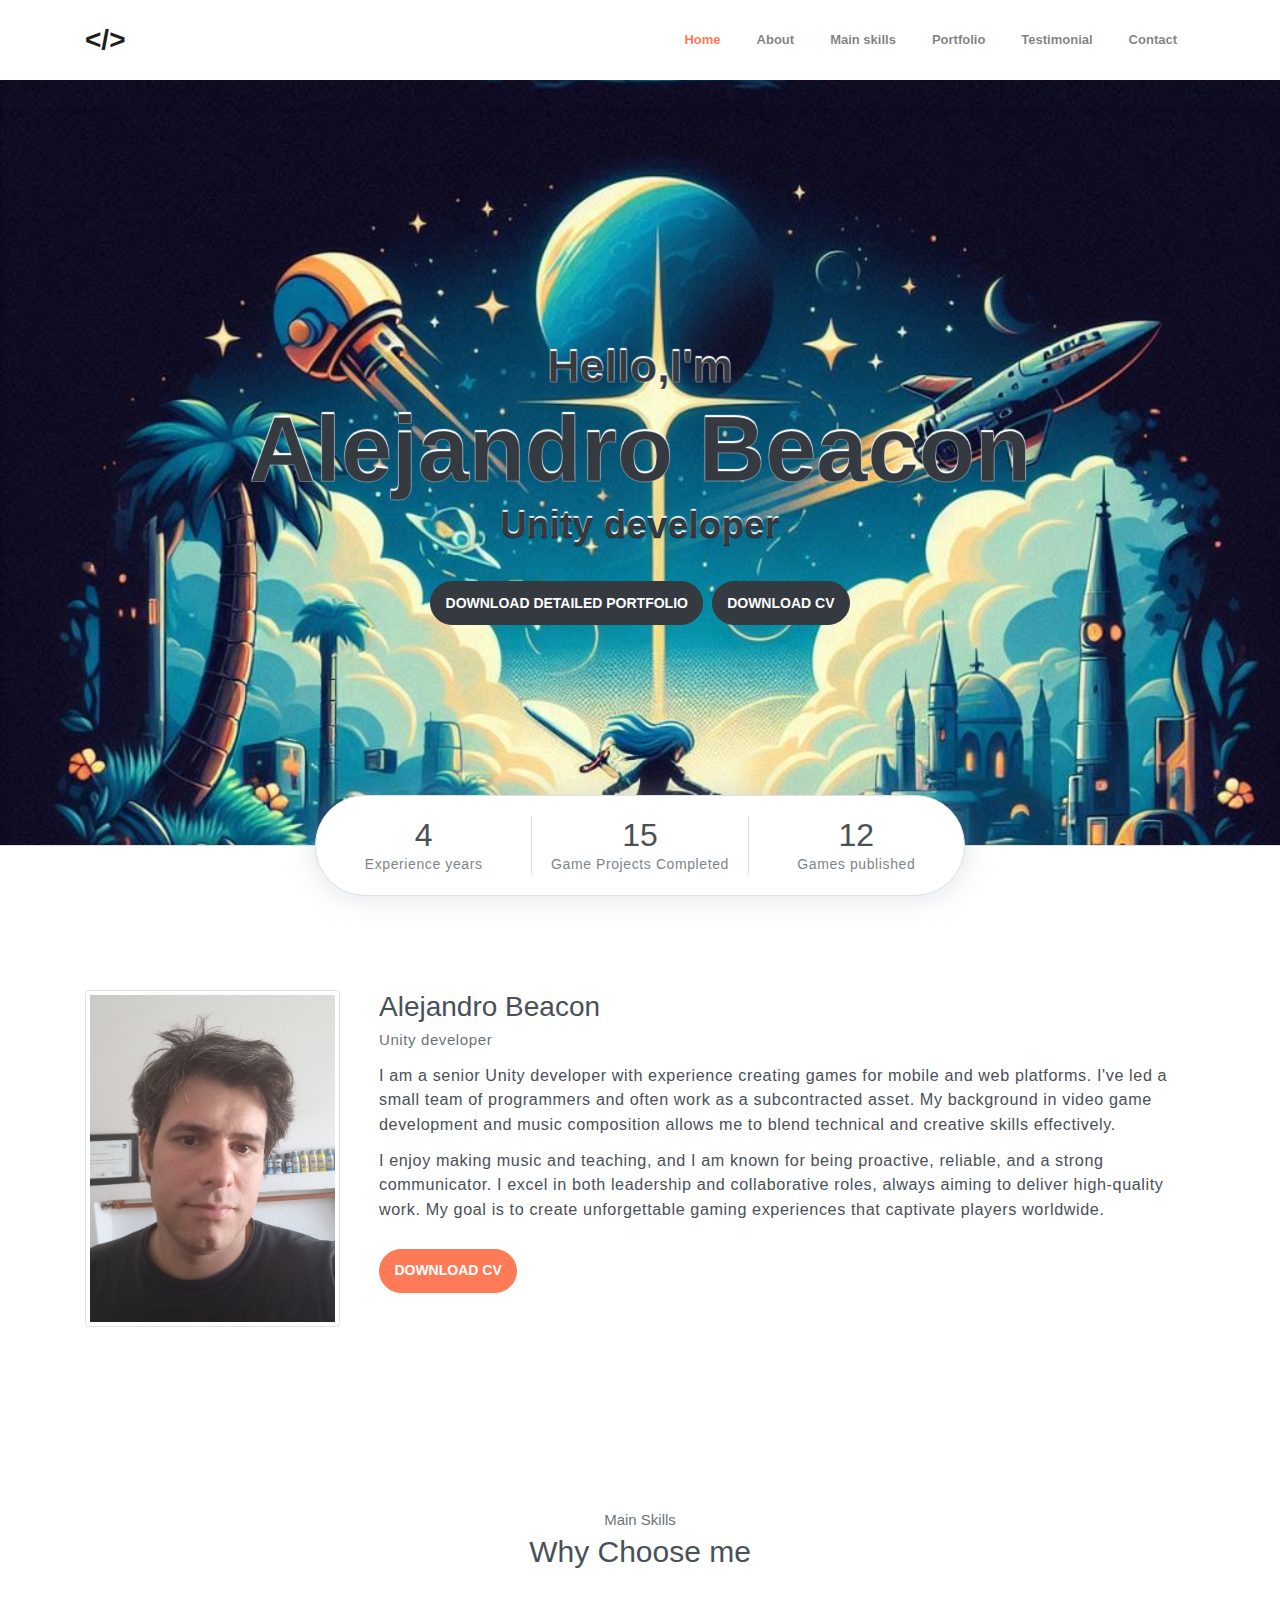
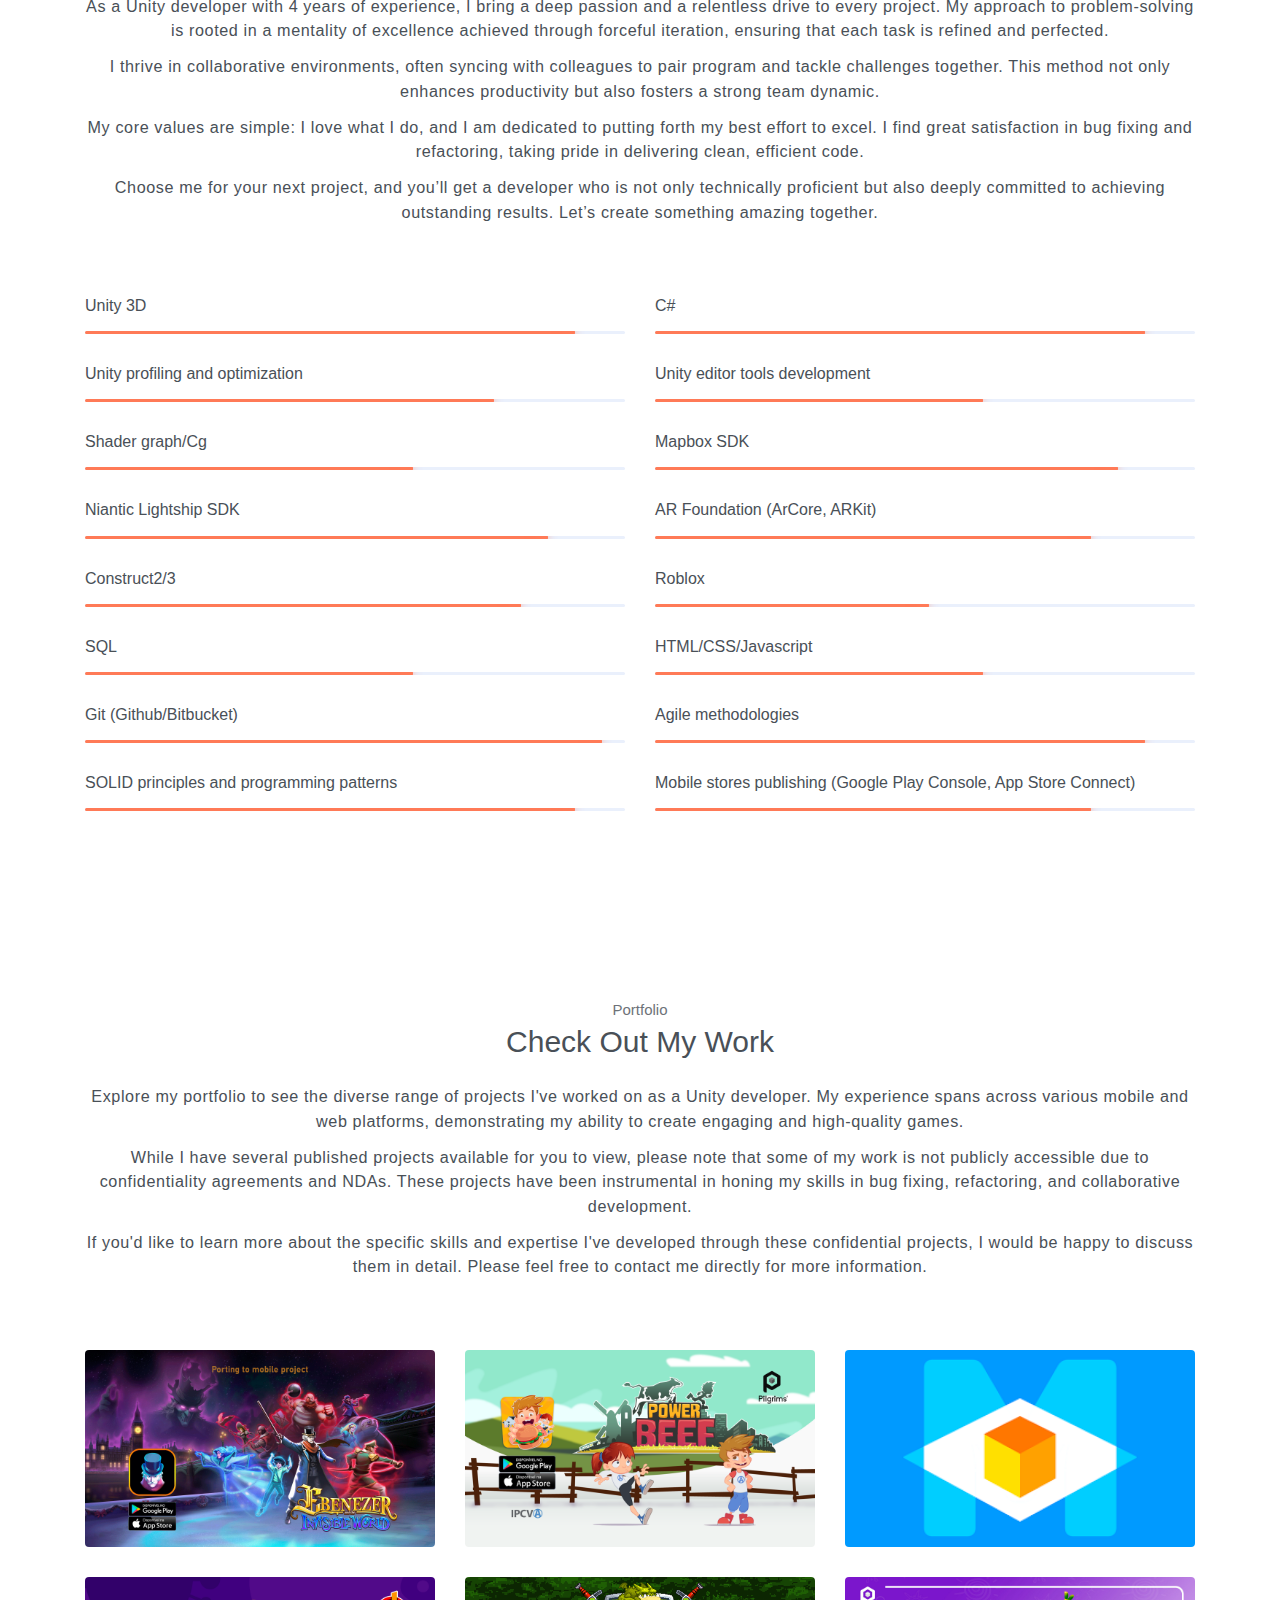
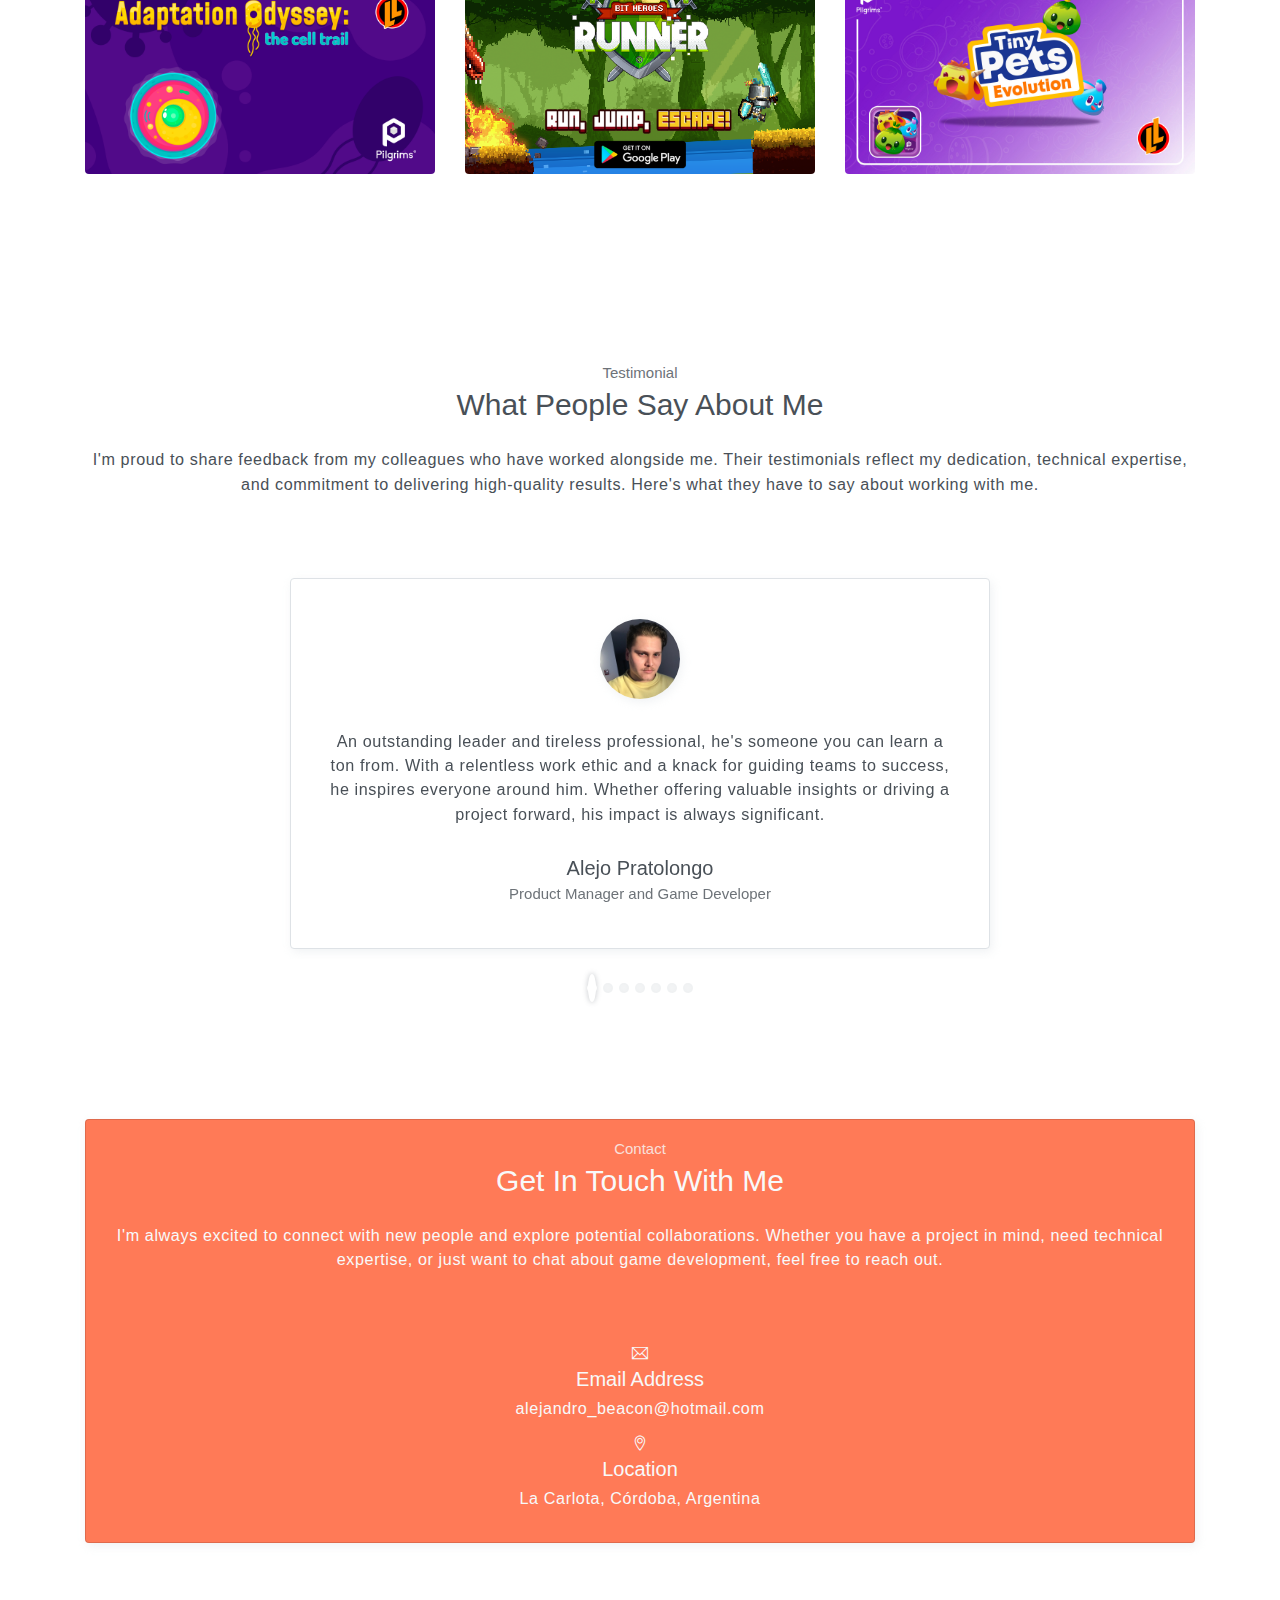
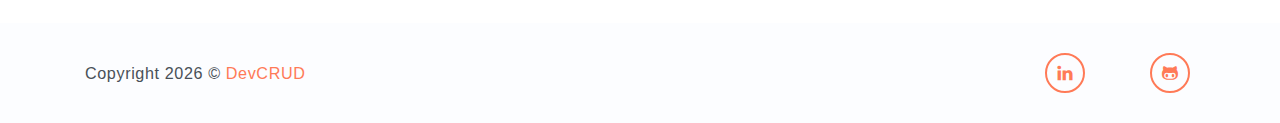
==== commit 50adc1fb: "added portrait. implemented some css modifications" ====
--- a/index.html
+++ b/index.html
@@ -18,7 +18,8 @@
     <!-- Page navigation -->
     <nav class="navbar navbar-expand-lg navbar-light fixed-top" data-spy="affix" data-offset-top="0">
         <div class="container">
-            <a class="navbar-brand" href="#"><img src="assets/imgs/logo.svg" alt=""></a>
+            <!--<a class="navbar-brand" href="#"><img src="assets/imgs/logo.svg" alt="">&lt/></a>-->
+            <a class="navbar-brand title" href="#"><b>&lt/></b></a>
             <button class="navbar-toggler" type="button" data-toggle="collapse" data-target="#navbarSupportedContent" aria-controls="navbarSupportedContent" aria-expanded="false" aria-label="Toggle navigation">
                 <span class="navbar-toggler-icon"></span>
             </button>
@@ -63,24 +64,19 @@
                 <p>Unity developer</p>
 
                 <div class="buttons pt-3">
-                    <!--<button class="btn btn-primary rounded">HIRE ME</button>-->
-                    <a href="assets/cv/AlejandroBeaconCV2024.pdf" download="AlejandroBeaconPortfolio2024.pdf" class="btn btn-dark rounded" target="_blank">
+                    <a href="assets/cv/Alejandro Beacon Portfolio.pdf" download="AlejandroBeaconPortfolio2024.pdf" class="btn btn-dark rounded" target="_blank">
                         DOWNLOAD DETAILED PORTFOLIO
                     </a>
                     <a href="assets/cv/AlejandroBeaconCV2024.pdf" download="AlejandroBeaconCV2024.pdf" class="btn btn-dark rounded" target="_blank">
                         DOWNLOAD CV
                     </a>
                 </div>
-
+<!--
                 <div class="socials mt-4">
-                    <!--<a class="social-item" href="javascript:void(0)"><i class="ti-facebook"></i></a>-->
-                    <!--<a class="social-item" href="javascript:void(0)"><i class="ti-google"></i></a>-->
                     <a class="social-item" href="https://www.linkedin.com/in/alejandro-beacon/" target="_blank"><i class="ti-linkedin"></i></a>
                     <a class="social-item" href="https://github.com/Ducinaltum" target="_blank"><i class="ti-github"></i></a>
                 </div>
-            </div>
-            <div class="img-holder">
-                <img src="assets/imgs/man.svg" alt="">
+                -->
             </div>
         </div>
 
@@ -406,6 +402,7 @@
                     <li data-target="#carouselExampleIndicators" data-slide-to="3"></li>
                     <li data-target="#carouselExampleIndicators" data-slide-to="4"></li>
                     <li data-target="#carouselExampleIndicators" data-slide-to="5"></li>
+                    <li data-target="#carouselExampleIndicators" data-slide-to="6"></li>
                 </ol>
                 <div class="carousel-inner">
                     <div class="carousel-item">
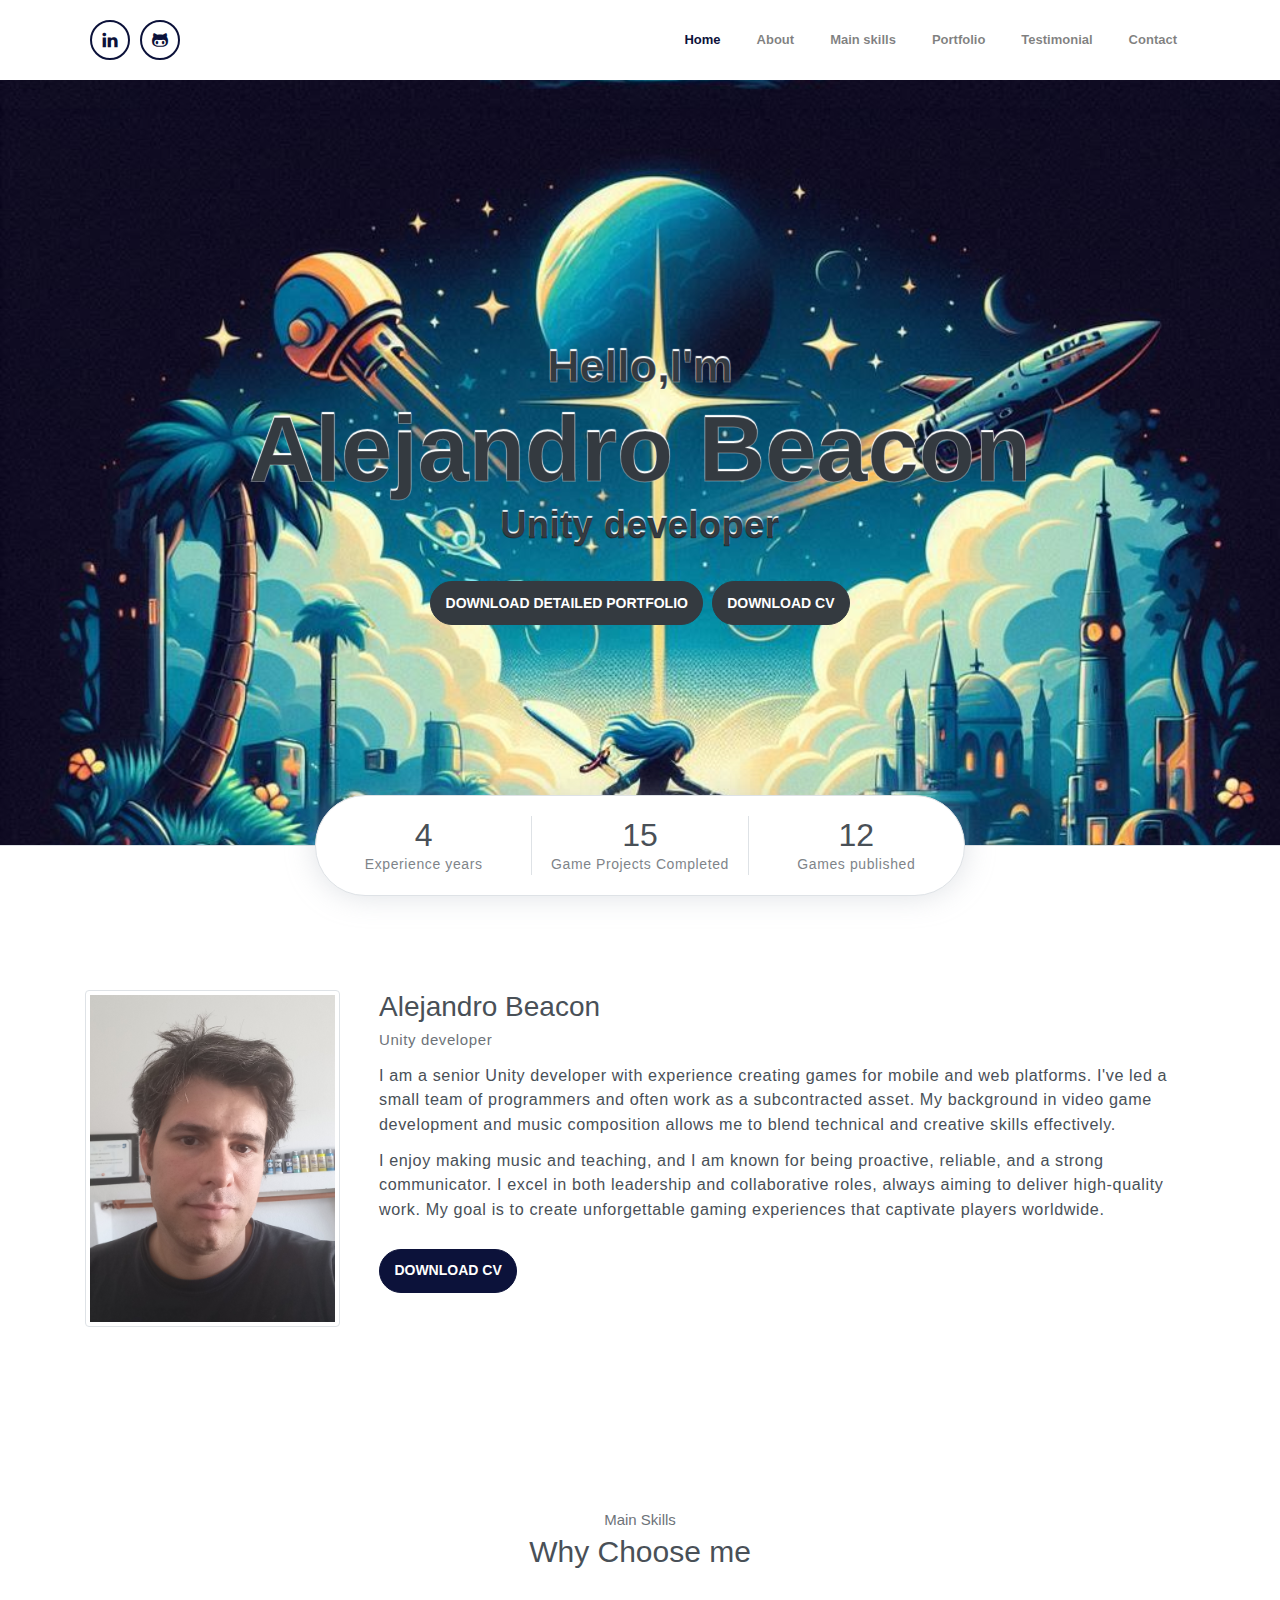
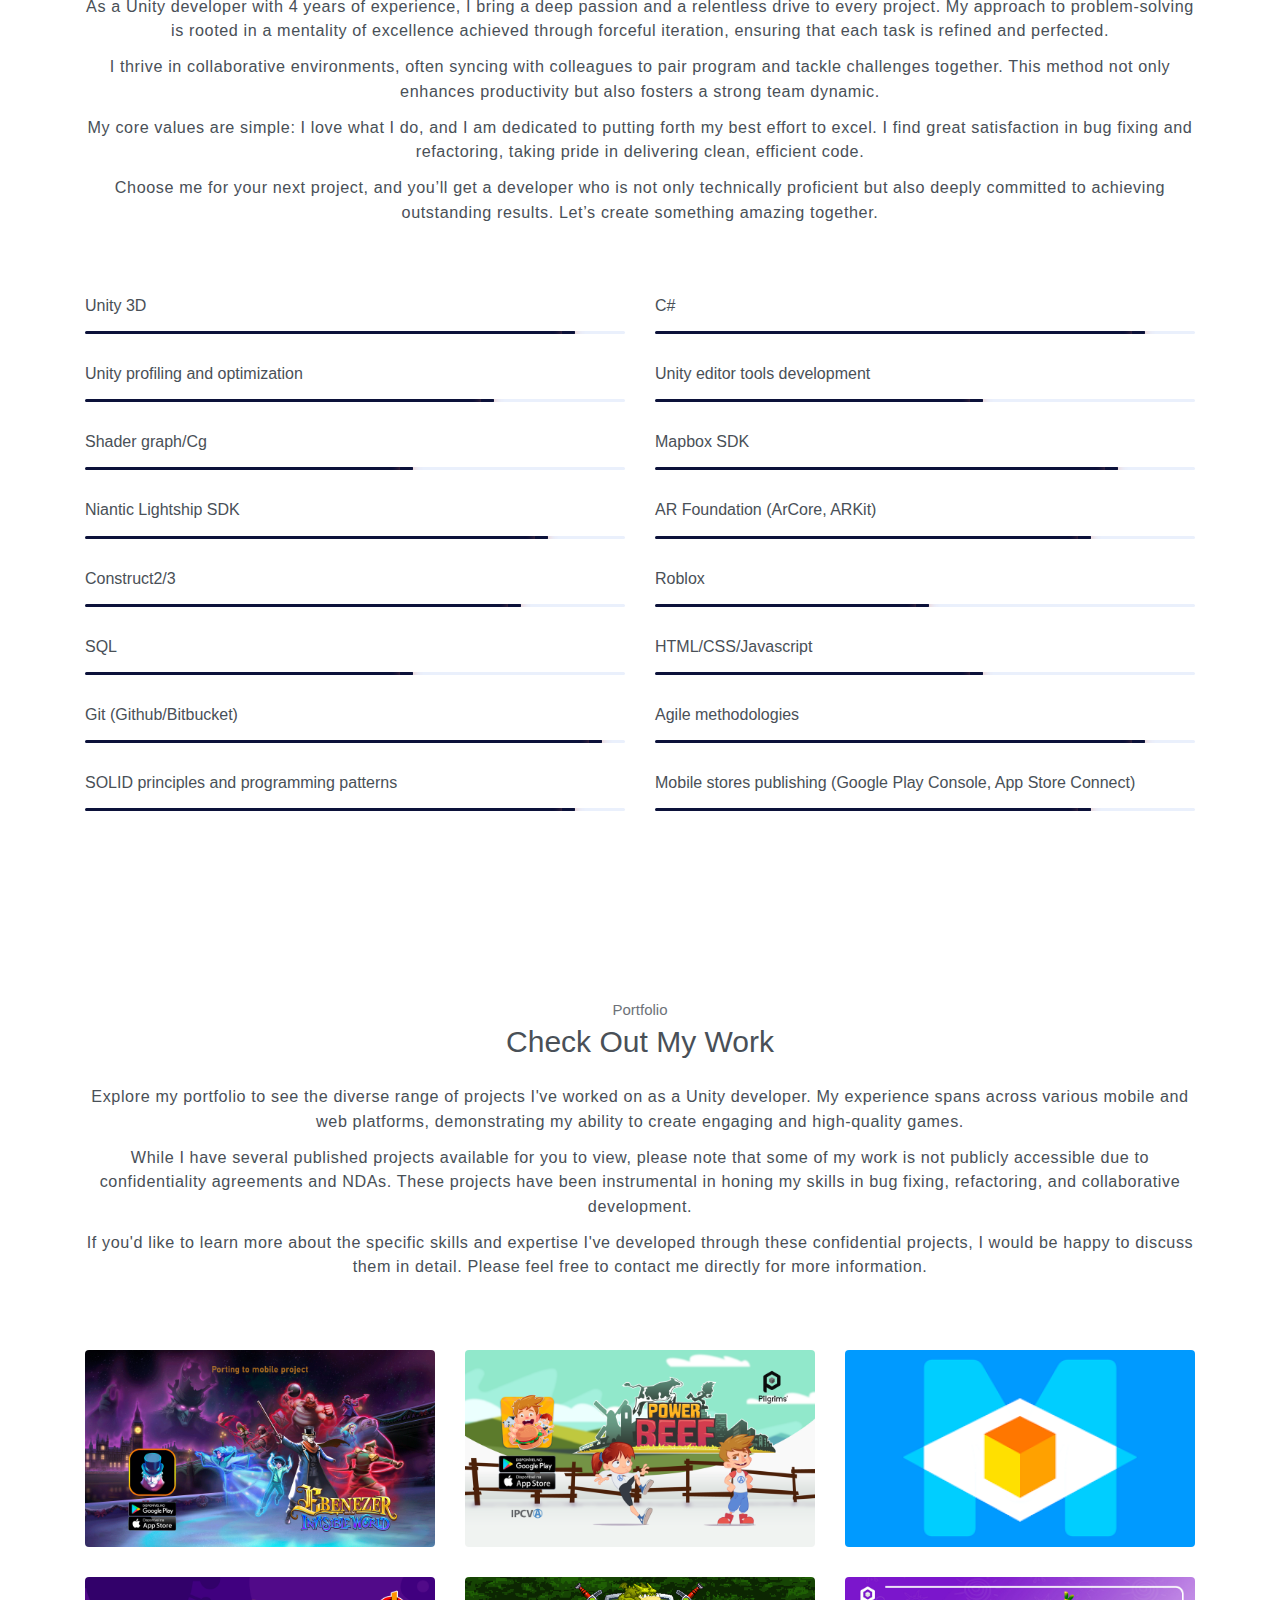
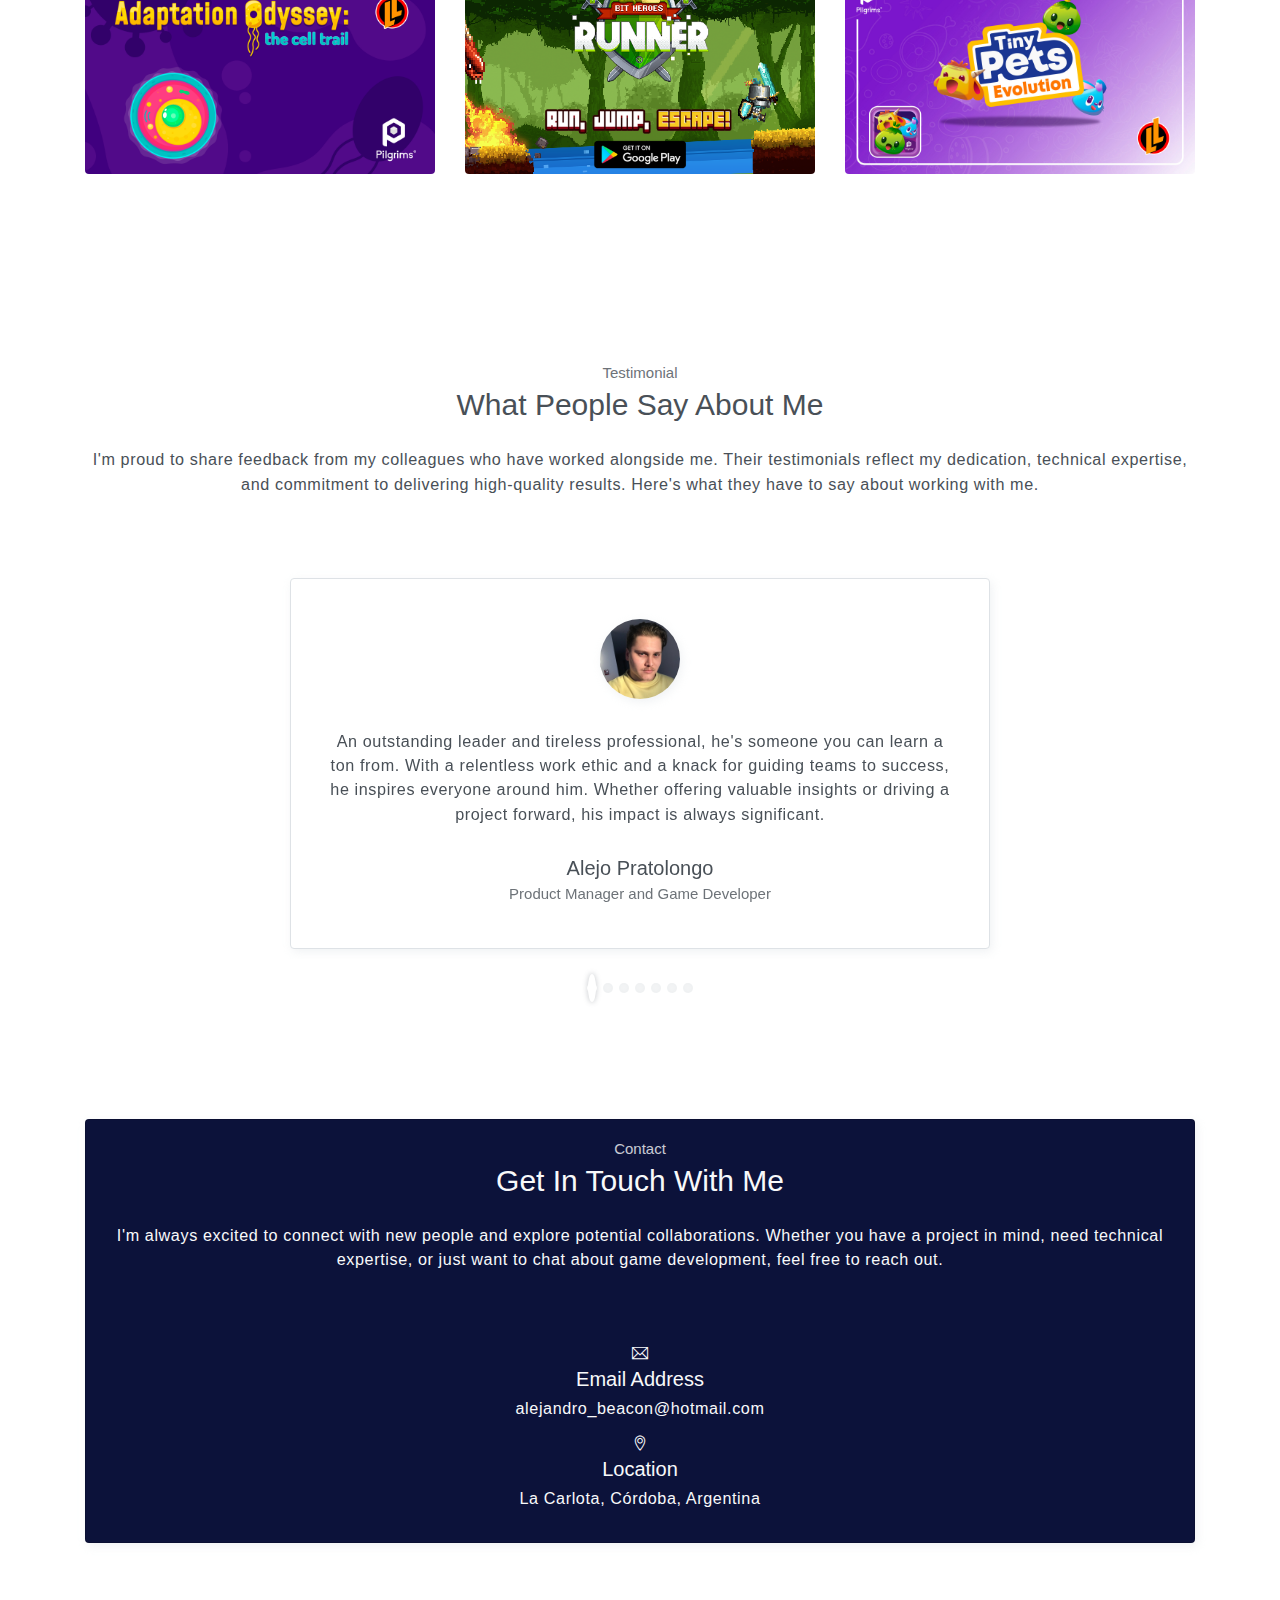
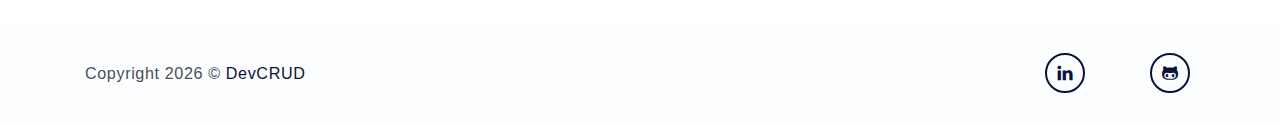
==== commit b290ec37: "Color updates. Fer y Juan pics" ====
--- a/index.html
+++ b/index.html
@@ -18,8 +18,11 @@
     <!-- Page navigation -->
     <nav class="navbar navbar-expand-lg navbar-light fixed-top" data-spy="affix" data-offset-top="0">
         <div class="container">
-            <!--<a class="navbar-brand" href="#"><img src="assets/imgs/logo.svg" alt="">&lt/></a>-->
-            <a class="navbar-brand title" href="#"><b>&lt/></b></a>
+            <div class="socials">
+                <a class="social-item" href="https://www.linkedin.com/in/alejandro-beacon/" target="_blank"><i class="ti-linkedin"></i></a>
+                <a class="social-item" href="https://github.com/Ducinaltum" target="_blank"><i class="ti-github"></i></a>
+            </div>
+            <!--<a class="navbar-brand title" href="#"><b>&lt/></b></a>-->
             <button class="navbar-toggler" type="button" data-toggle="collapse" data-target="#navbarSupportedContent" aria-controls="navbarSupportedContent" aria-expanded="false" aria-label="Toggle navigation">
                 <span class="navbar-toggler-icon"></span>
             </button>
@@ -408,7 +411,7 @@
                     <div class="carousel-item">
                         <div class="card testmonial-card border">
                             <div class="card-body">
-                                <img src="assets/imgs/avatar-1.jpg" alt="">
+                                <img src="assets/imgs/juan.png" alt="">
                                 <p>He combines exceptional leadership skills with expertise in various fields, making him an invaluable asset to any team. His ability to support colleagues and collaborate effectively ensures a productive and positive work environment.</p>
                                 <h1 class="title">Juan Ciaurro Prataviera</h1>
                                 <h1 class="subtitle">2D Digital illustrator</h1>
@@ -428,7 +431,7 @@
                     <div class="carousel-item">
                         <div class="card testmonial-card border">
                             <div class="card-body">
-                                <img src="assets/imgs/avatar-3.jpg" alt=""><!--style="object-fit: contain; ">-->
+                                <img src="assets/imgs/fer.jpg" alt=""><!--style="object-fit: contain; ">-->
                                 <p>He's a technically proficient and diligent professional who approaches every challenge with determination and focus. His strong technical skills allow him to effectively tackle complex issues, while his keen attention to detail ensures high-quality results in all his work.</p>
                                 <h1 class="title">Fernando Baroli</h1>
                                 <h1 class="subtitle">Game Artist</h1>
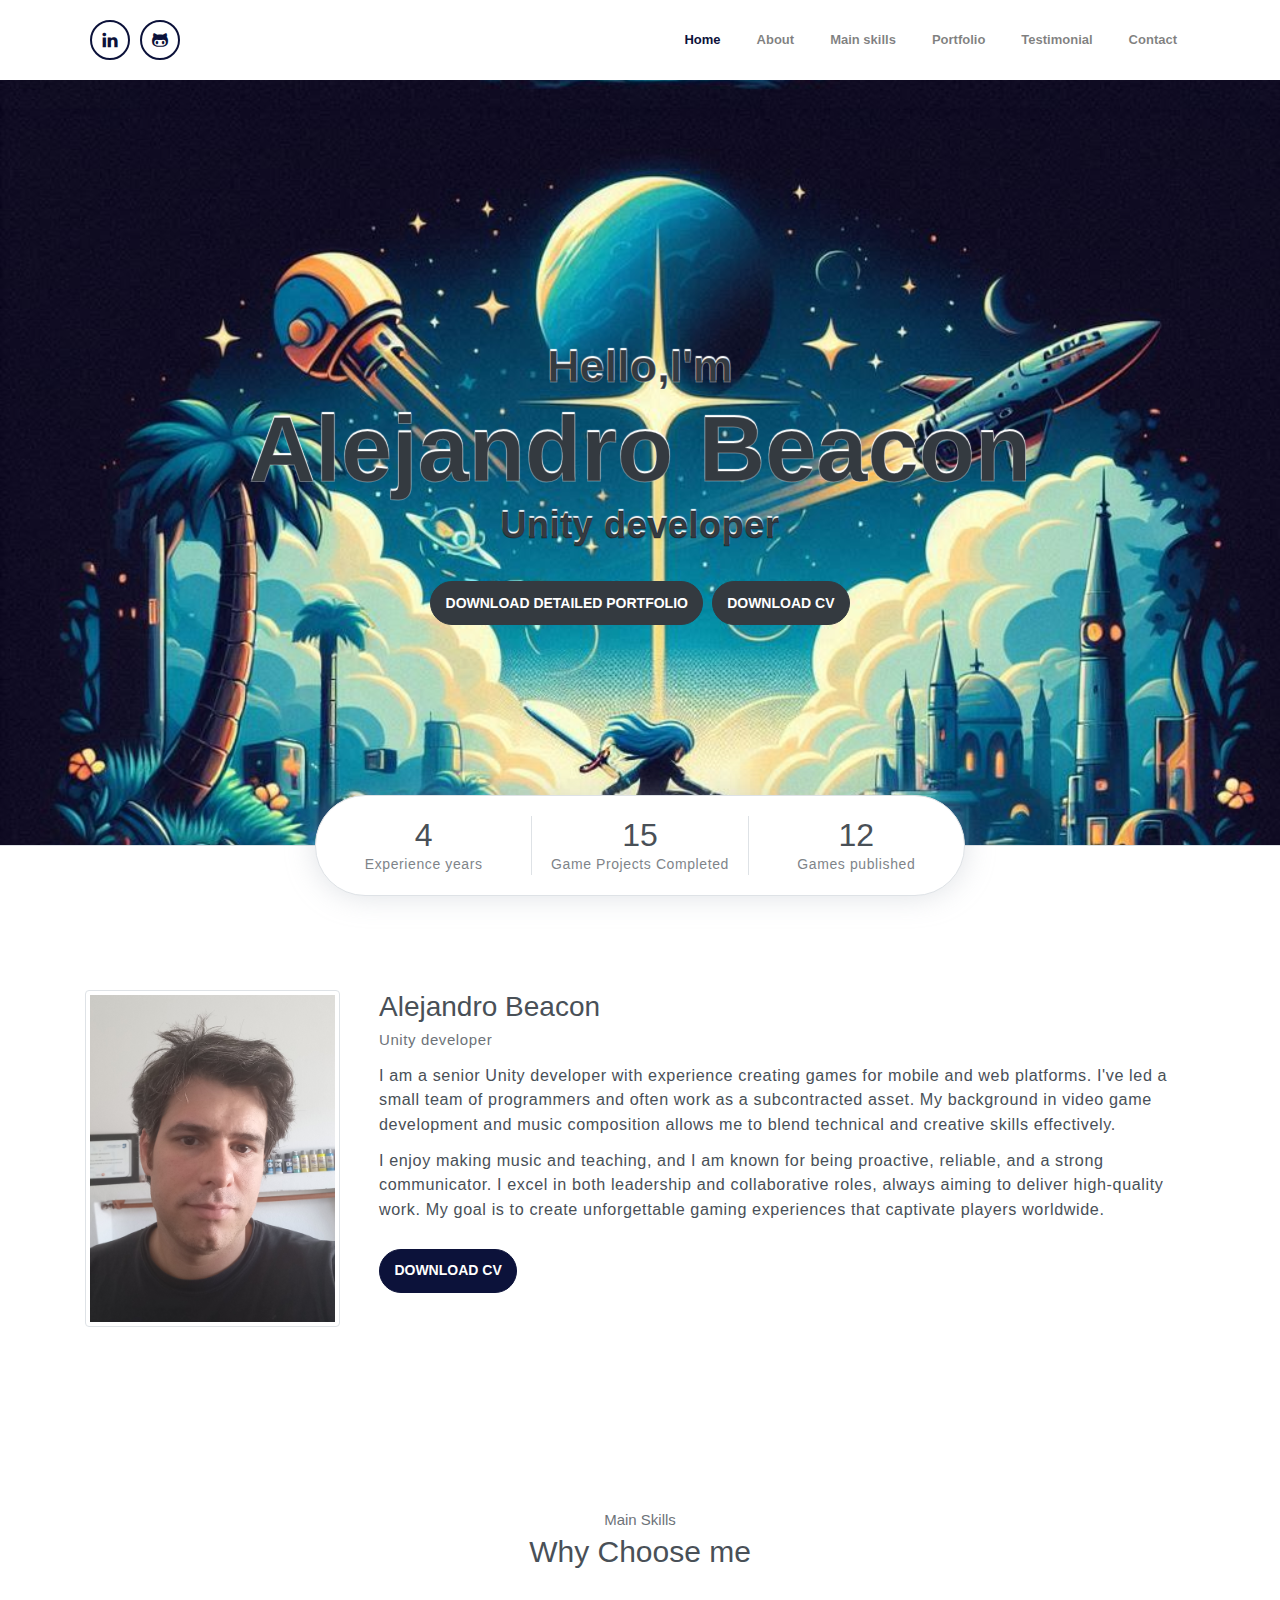
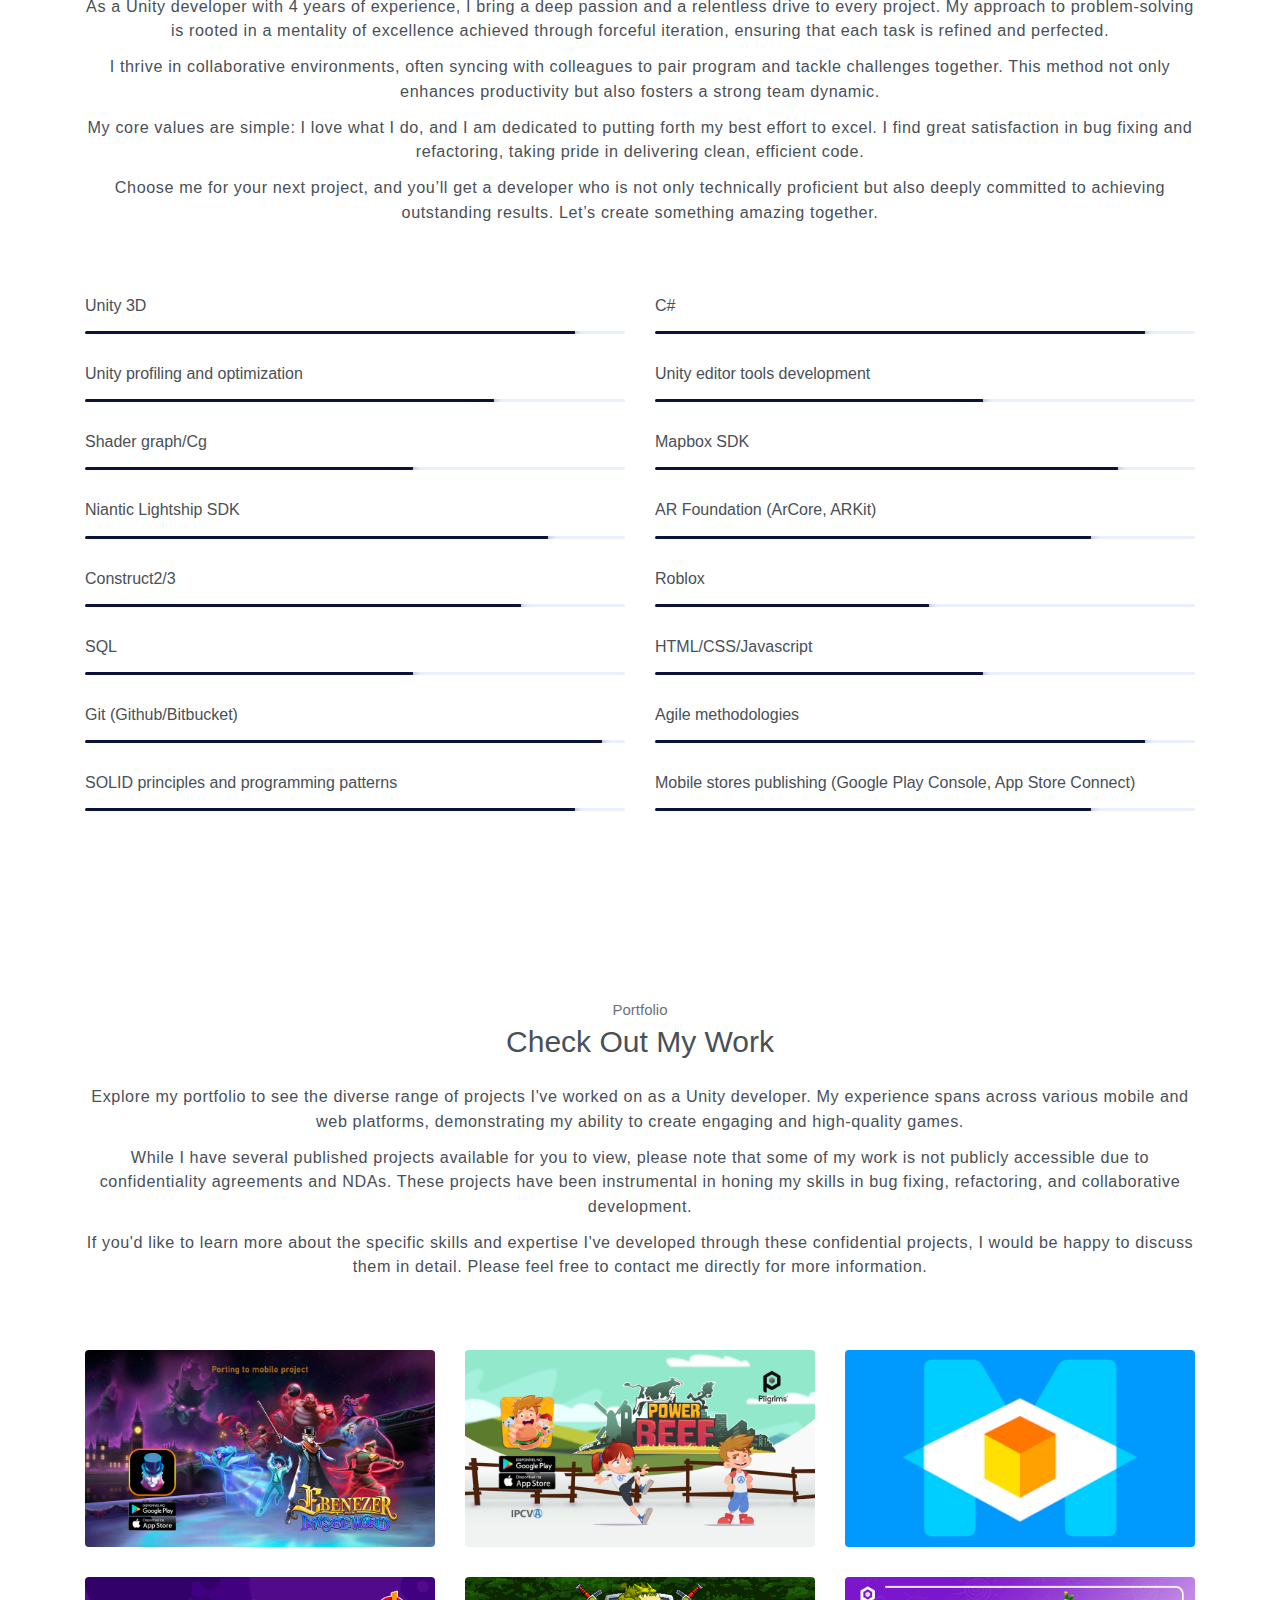
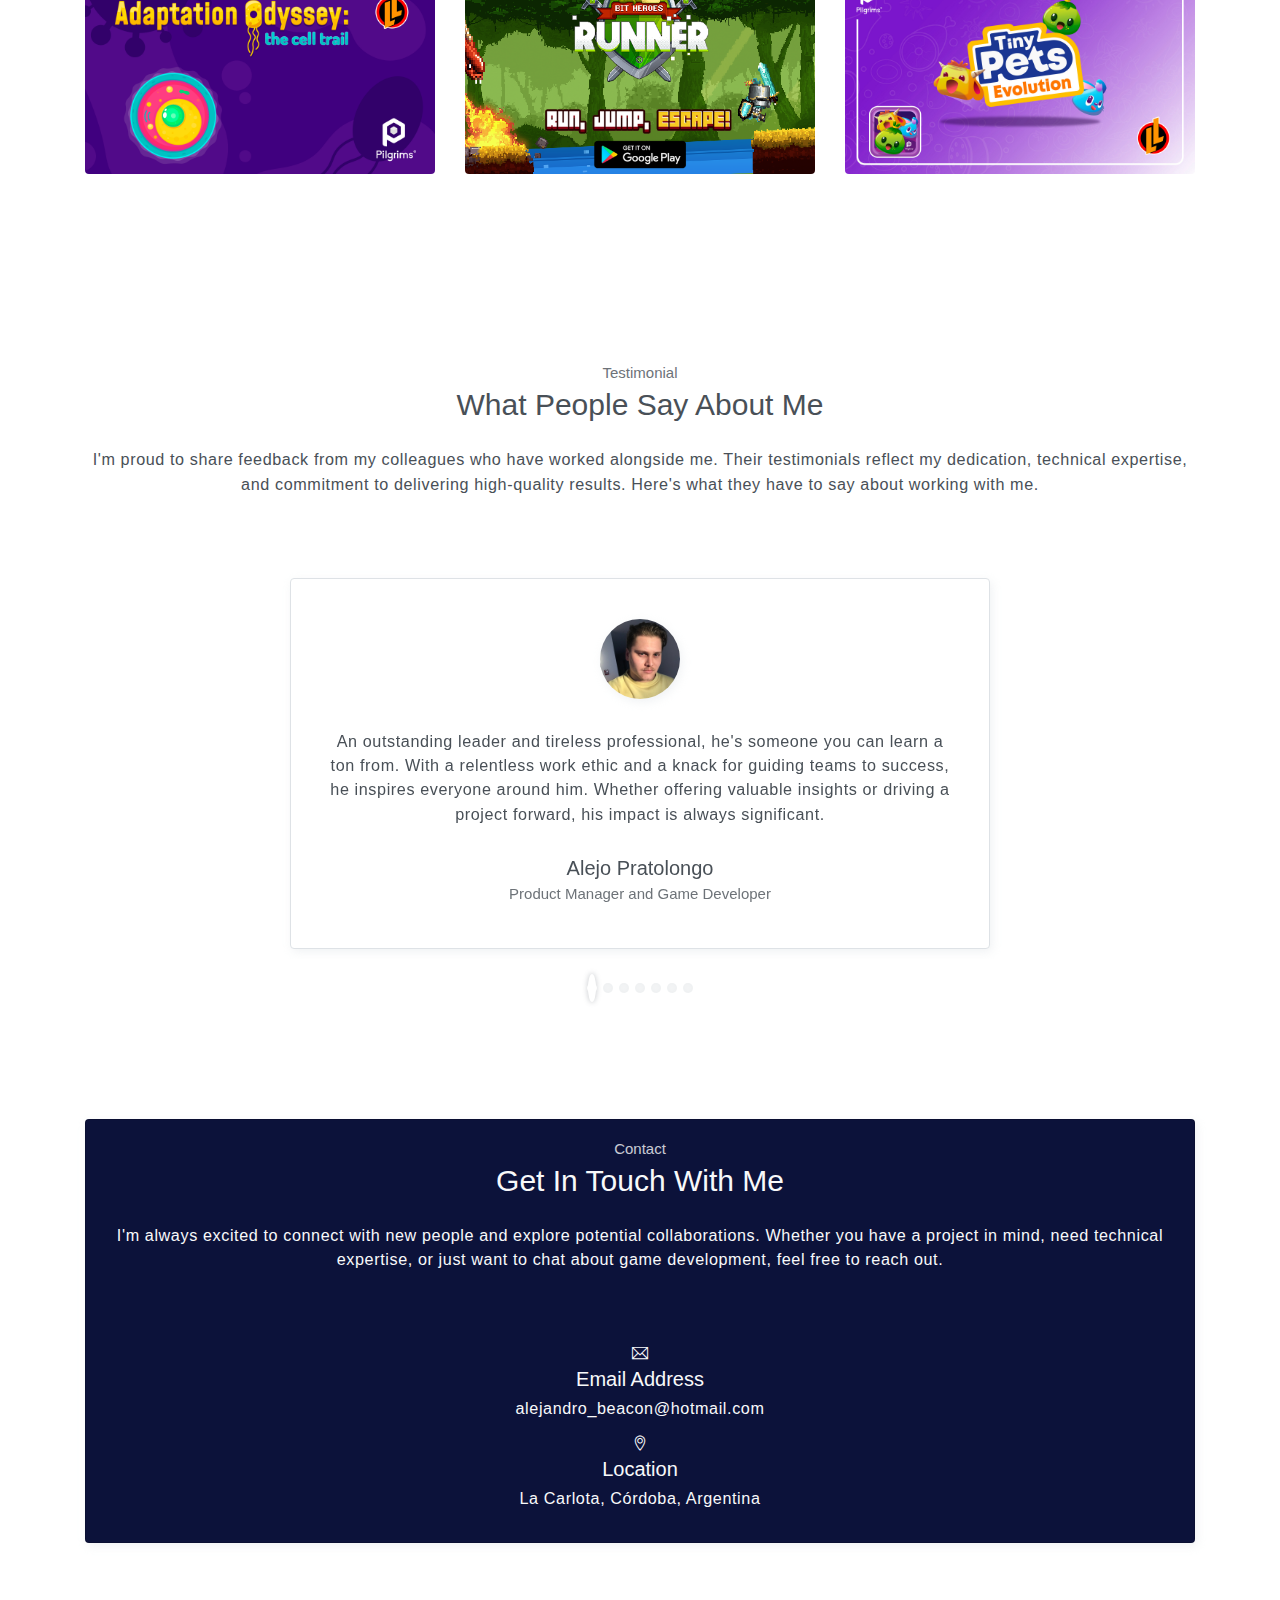
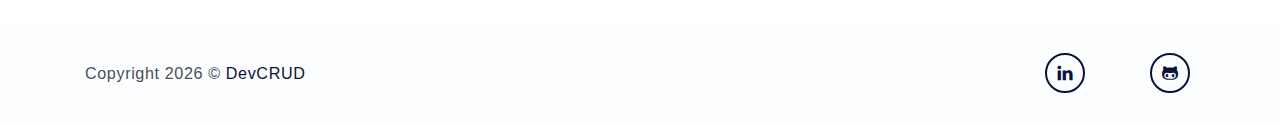
==== commit 1042c5b6: "Corrected emis name" ====
--- a/index.html
+++ b/index.html
@@ -473,7 +473,7 @@
                             <div class="card-body">
                                 <img src="assets/imgs/emi.jpeg" alt="">
                                 <p>Proactive and predisposed, he's like a right midfielder with arrival to the area, always ready to jump in and make an impact when opportunities come up. His strategic mindset helps him navigate challenges smoothly, allowing him to contribute meaningfully to the team's success.</p>
-                                <h1 class="title">Emiliano Angelleti</h1>
+                                <h1 class="title">Emiliano Angeletti</h1>
                                 <h1 class="subtitle">Technical Artist</h1>
                             </div>
                         </div>
